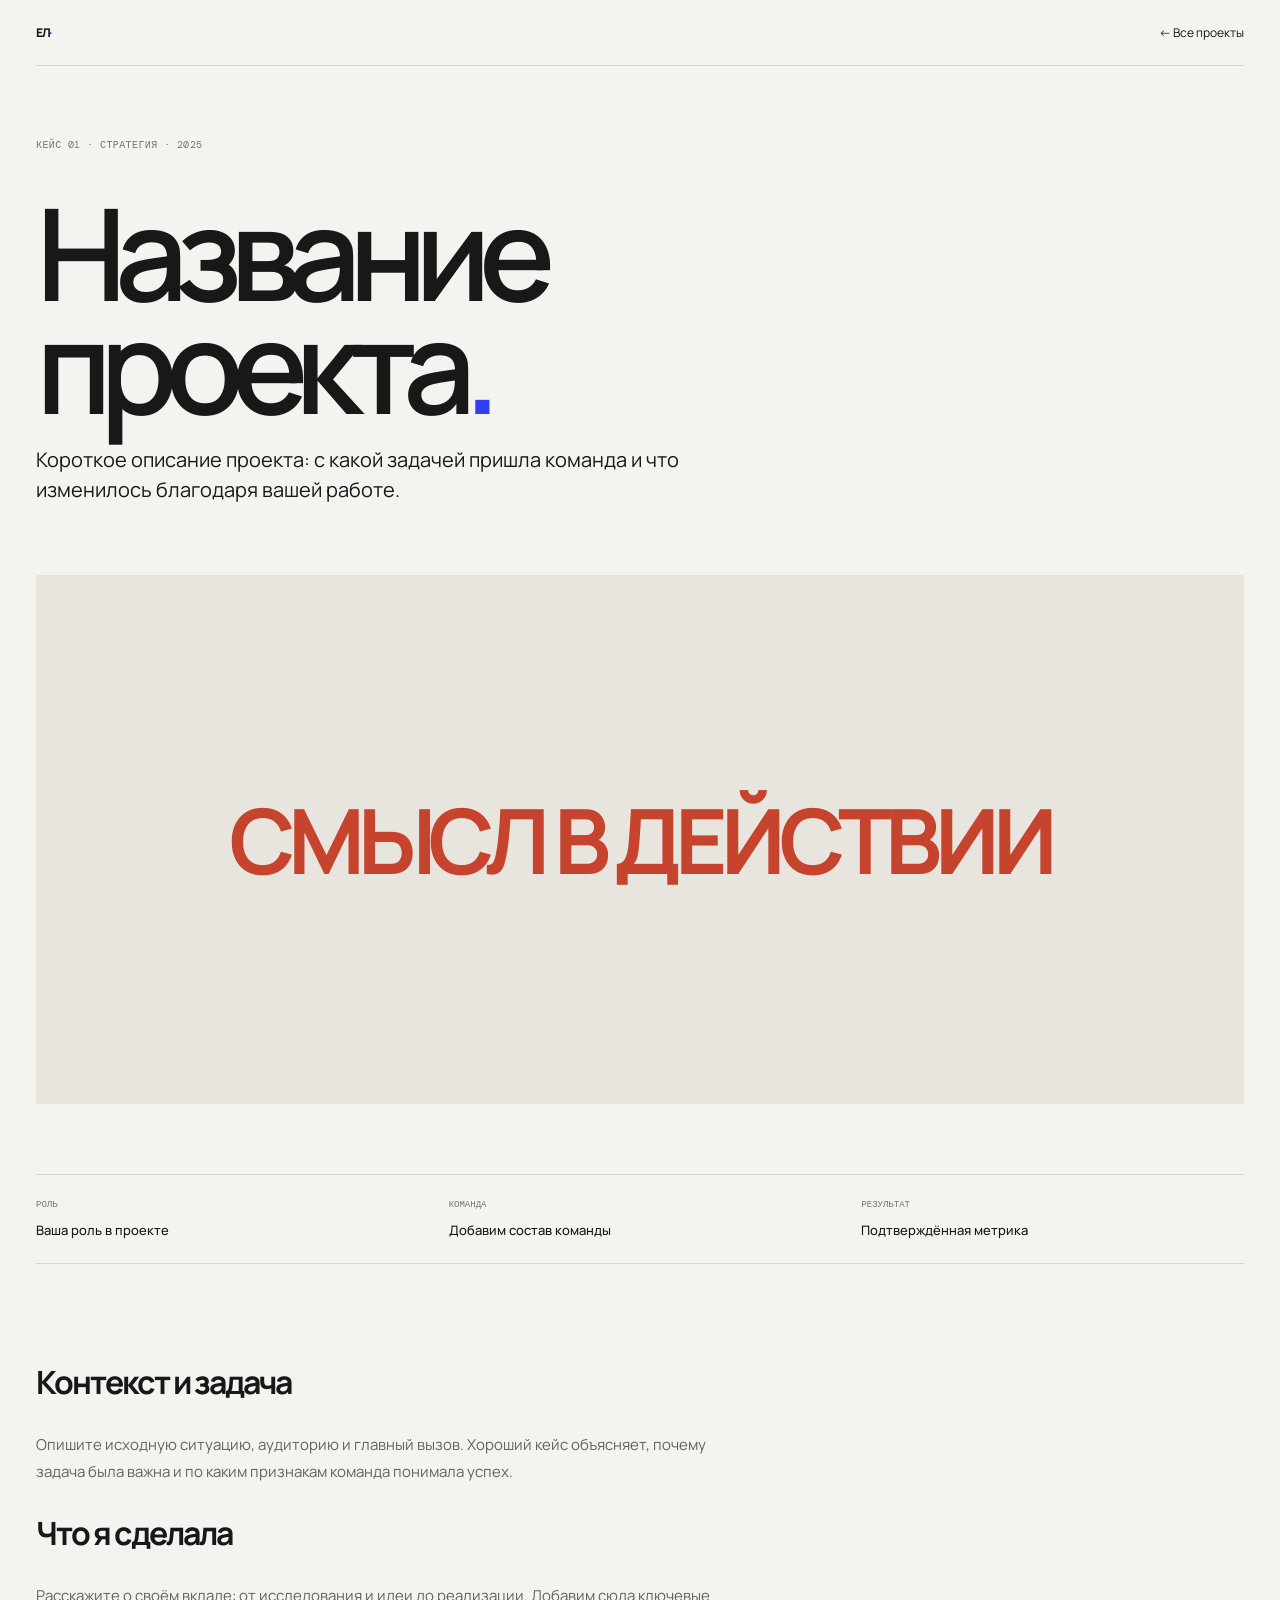
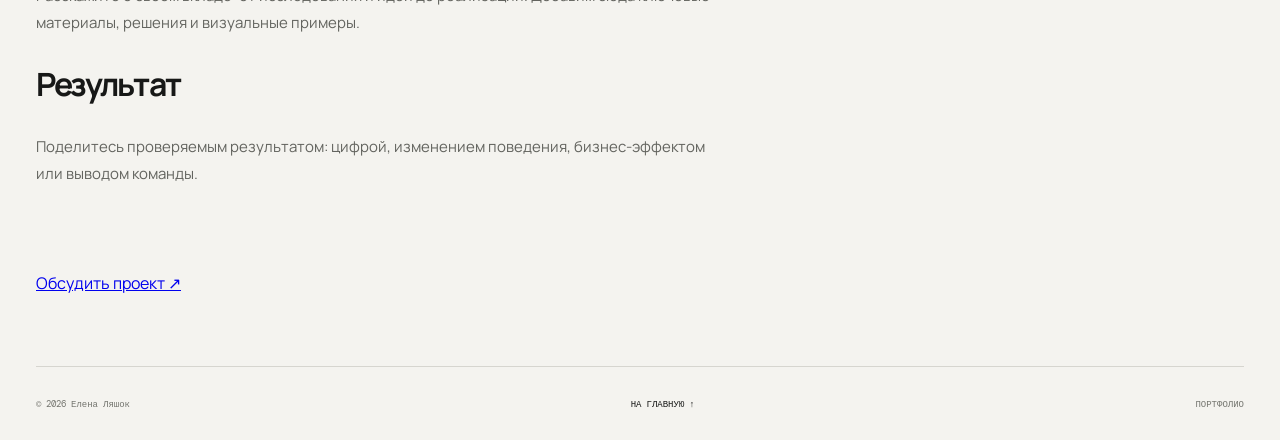
==== cases/case-01.html @ 10c82427 "Build responsive portfolio site foundation" ====
<!doctype html><html lang="ru"><head><meta charset="utf-8"><meta name="viewport" content="width=device-width, initial-scale=1"><meta name="theme-color" content="#f4f3ef"><title>Кейс 01 — Елена Ляшок</title><link rel="stylesheet" href="../assets/css/style.css"></head><body><header class="case-header wrap"><a class="wordmark" href="../">ЕЛ<span class="period">·</span></a><a href="../#work">← Все проекты</a></header><main class="case-main wrap"><p class="eyebrow">КЕЙС 01 · СТРАТЕГИЯ · 2025</p><h1>Название<br>проекта<span class="period">.</span></h1><p class="case-lead">Короткое описание проекта: с какой задачей пришла команда и что изменилось благодаря вашей работе.</p><div class="case-cover" aria-label="Место для визуала проекта">СМЫСЛ В ДЕЙСТВИИ</div><div class="case-details"><div><span>РОЛЬ</span><b>Ваша роль в проекте</b></div><div><span>КОМАНДА</span><b>Добавим состав команды</b></div><div><span>РЕЗУЛЬТАТ</span><b>Подтверждённая метрика</b></div></div><article class="case-copy"><h2>Контекст и задача</h2><p>Опишите исходную ситуацию, аудиторию и главный вызов. Хороший кейс объясняет, почему задача была важна и по каким признакам команда понимала успех.</p><h2>Что я сделала</h2><p>Расскажите о своём вкладе: от исследования и идеи до реализации. Добавим сюда ключевые материалы, решения и визуальные примеры.</p><h2>Результат</h2><p>Поделитесь проверяемым результатом: цифрой, изменением поведения, бизнес-эффектом или выводом команды.</p></article><a href="../#contact">Обсудить проект ↗</a></main><footer class="site-footer wrap"><span>© 2026 Елена Ляшок</span><a href="../">НА ГЛАВНУЮ ↑</a><span>ПОРТФОЛИО</span></footer></body></html>
---- assets/css/style.css ----
@import url('https://fonts.googleapis.com/css2?family=DM+Mono:wght@400;500&family=Manrope:wght@400;500;600;700;800&display=swap');
:root{--paper:#f4f3ef;--ink:#171817;--muted:#74756f;--line:#d6d5cf;--acid:#d7fa55;--blue:#303df0;--mono:'DM Mono',monospace;--sans:'Manrope',Arial,sans-serif}*{box-sizing:border-box}html{scroll-behavior:smooth;scroll-padding-top:90px}body{margin:0;background:var(--paper);color:var(--ink);font-family:var(--sans);-webkit-font-smoothing:antialiased}.wrap{width:min(1260px,calc(100% - 72px));margin-inline:auto}.skip-link{position:absolute;top:-60px;left:20px;padding:12px;background:var(--acid);z-index:10}.skip-link:focus{top:12px}.site-header{height:82px;border-bottom:1px solid var(--line);display:flex;align-items:center;justify-content:space-between}.wordmark{text-decoration:none;color:var(--ink);font-size:20px;font-weight:800;letter-spacing:-1.5px}.wordmark span,.period{color:var(--blue)}.nav{display:flex;gap:34px}.nav a,.availability{font-size:12px;text-decoration:none;color:var(--ink)}.nav a span{font:10px var(--mono);color:var(--muted);vertical-align:top;margin-left:2px}.nav a:hover,.contact-links a:hover{color:var(--blue)}.availability{font-size:11px;color:var(--muted);display:flex;align-items:center;gap:9px}.availability i{width:7px;height:7px;background:#80a91f;border-radius:50%;box-shadow:0 0 0 4px #e5edcc}.hero{min-height:calc(100svh - 82px);display:flex;flex-direction:column;justify-content:space-between;padding-top:26px;padding-bottom:22px}.hero-topline,.hero-note,.eyebrow{font:10px var(--mono);letter-spacing:.04em}.hero-topline{display:flex;justify-content:space-between;color:var(--muted)}h1{font-size:clamp(76px,13.6vw,180px);line-height:.88;letter-spacing:-.095em;margin:7vh 0 3vh;font-weight:600}h1 .hero-name{letter-spacing:-.09em}.hero-bottom{display:flex;justify-content:space-between;align-items:flex-end}.hero-intro{font-size:clamp(16px,2vw,22px);line-height:1.55;letter-spacing:-.035em;margin:0}.round-link{width:112px;height:112px;border-radius:50%;background:var(--acid);color:var(--ink);display:flex;flex-direction:column;justify-content:center;align-items:center;gap:6px;text-decoration:none;font-size:11px;line-height:1.3;transition:transform .25s}.round-link b{font-size:20px;font-weight:400}.round-link:hover{transform:rotate(-8deg) scale(1.06)}.hero-note{border-top:1px solid var(--line);padding-top:13px;display:flex;justify-content:space-between;color:var(--muted);margin-top:7vh}.section-pad{padding-top:130px;padding-bottom:130px}.section-heading{display:flex;justify-content:space-between;align-items:flex-end;margin-bottom:52px}.eyebrow{color:var(--muted);margin:0 0 22px}.section-heading h2,.about-grid h2,.contact-section h2{font-size:clamp(54px,8vw,104px);letter-spacing:-.085em;line-height:.92;font-weight:600;margin:0}.section-aside{font-size:13px;line-height:1.6;color:var(--muted);margin:0 2px 5px}.project-list{display:grid;grid-template-columns:1fr 1fr;column-gap:22px;row-gap:54px}.project{display:block;color:inherit;text-decoration:none}.project--two{margin-top:125px}.project--three{grid-column:1/2}.project-art{aspect-ratio:1.4;position:relative;overflow:hidden;padding:22px;display:flex;align-items:center;justify-content:center;transition:filter .3s}.project:hover .project-art{filter:saturate(1.15)}.art-one{background:#e7e5dd}.art-two{background:#d9e5ed}.art-three{background:#e9e7d4}.art-index{position:absolute;top:20px;left:20px;font:10px var(--mono);z-index:1}.art-word{font-size:clamp(50px,8vw,108px);font-weight:800;letter-spacing:-.1em;line-height:.78;text-align:center;transition:transform .4s cubic-bezier(.2,.8,.2,1)}.project:hover .art-word{transform:scale(1.045) rotate(-2deg)}.art-one .art-word{color:#c6432e}.art-two .art-word{color:#1b3a61;font-weight:600;letter-spacing:-.09em}.art-three .art-word{color:#506037;font-style:italic;font-weight:500}.art-stamp{position:absolute;right:20px;bottom:20px;border:1px solid currentColor;border-radius:50%;width:66px;height:66px;display:grid;place-content:center;text-align:center;font:9px/1.5 var(--mono);transform:rotate(12deg)}.project-meta{display:grid;grid-template-columns:44px 1fr auto;padding:18px 0;border-bottom:1px solid var(--line);align-items:start}.project-num{font:11px var(--mono);color:var(--muted);padding-top:5px}.project-meta h3{font-size:18px;letter-spacing:-.04em;margin:0 0 5px;font-weight:600}.project-meta p{font:10px var(--mono);color:var(--muted);margin:0}.project-arrow{font-size:18px;transition:transform .2s}.project:hover .project-arrow{transform:translate(3px,-3px);color:var(--blue)}.content-note{font-size:11px;line-height:1.5;color:var(--muted);max-width:450px;margin-top:35px}.about-section{background:#e9e8e1}.about-grid{display:grid;grid-template-columns:1fr 1fr;gap:8vw}.about-grid h2{font-size:clamp(58px,7.2vw,92px)}.about-grid h2 em{font-style:normal;color:var(--blue)}.about-copy{padding-top:50px;max-width:500px}.about-copy p{font-size:14px;line-height:1.8;color:#64655f}.about-copy .about-lead{font-size:22px;line-height:1.45;letter-spacing:-.04em;color:var(--ink);margin-top:0}.facts{margin-top:48px;border-top:1px solid #cdccc5}.facts div{padding:14px 0;border-bottom:1px solid #cdccc5;display:flex;justify-content:space-between;gap:15px;font-size:11px}.facts span{font:9px var(--mono);color:var(--muted)}.facts b{font-weight:500}.contact-section{padding-bottom:115px}.contact-section h2{font-size:clamp(76px,13vw,165px);margin:34px 0 70px}.contact-section h2 a{text-decoration:none;color:var(--ink);transition:color .2s}.contact-section h2 a:hover{color:var(--blue)}.contact-section h2 .period{font-size:.5em;vertical-align:top;margin-left:.08em}.contact-bottom{display:flex;justify-content:space-between;align-items:flex-end;border-top:1px solid var(--line);padding-top:20px}.contact-bottom p{font-size:13px;line-height:1.6;color:var(--muted);margin:0}.contact-links{display:flex;gap:25px}.contact-links a{font:11px var(--mono);color:var(--ink);text-decoration:none}.site-footer{height:74px;border-top:1px solid var(--line);display:flex;align-items:center;justify-content:space-between;font:9px var(--mono);color:var(--muted)}.site-footer a{color:var(--ink);text-decoration:none}.case-header{padding:24px 0;border-bottom:1px solid var(--line);display:flex;justify-content:space-between}.case-header a{color:var(--ink);text-decoration:none;font-size:12px}.case-main{min-height:70vh;padding:8vh 0}.case-main h1{font-size:clamp(56px,10vw,130px);margin:45px 0 24px}.case-lead{font-size:20px;max-width:650px;line-height:1.5}.case-cover{margin:70px 0;background:#e7e5dd;aspect-ratio:16/7;display:grid;place-items:center;font-size:clamp(35px,8vw,90px);font-weight:700;letter-spacing:-.08em;color:#c6432e}.case-details{display:grid;grid-template-columns:repeat(3,1fr);gap:30px;border-block:1px solid var(--line);padding:23px 0}.case-details span{display:block;font:9px var(--mono);color:var(--muted);margin-bottom:8px}.case-details b{font-size:13px;font-weight:500}.case-copy{max-width:680px;padding:70px 0}.case-copy h2{font-size:32px;letter-spacing:-.06em}.case-copy p{font-size:15px;line-height:1.8;color:#63645f}
@media(max-width:700px){.wrap{width:calc(100% - 40px)}.site-header{height:66px}.nav{gap:16px}.nav a{font-size:10px}.nav a span,.availability{display:none}.hero{min-height:calc(88svh - 66px);padding-top:20px}.hero-topline{font-size:8px}.hero-topline span:last-child{max-width:120px;text-align:right}.hero h1{font-size:clamp(66px,17vw,116px);margin:17vh 0 8vh}.hero-intro{font-size:16px}.round-link{width:86px;height:86px;font-size:9px}.hero-note{font-size:8px}.hero-note span:nth-child(2){display:none}.section-pad{padding-top:84px;padding-bottom:84px}.section-heading{margin-bottom:32px;align-items:flex-end}.section-heading h2,.about-grid h2{font-size:60px}.eyebrow{font-size:9px;margin-bottom:15px}.section-aside{font-size:10px}.project-list{grid-template-columns:1fr;row-gap:34px}.project--two{margin-top:0}.project--three{grid-column:auto}.project-art{aspect-ratio:1.22}.art-word{font-size:clamp(66px,17vw,105px)}.project-meta h3{font-size:16px}.about-grid{grid-template-columns:1fr;gap:22px}.about-copy{padding-top:0}.about-copy .about-lead{font-size:20px}.facts{margin-top:30px}.contact-section h2{font-size:clamp(68px,17vw,110px);margin:28px 0 45px}.contact-bottom{display:block}.contact-links{margin-top:30px;flex-wrap:wrap;gap:17px}.site-footer{height:auto;min-height:70px;gap:12px;font-size:8px}.site-footer span:last-child{display:none}.case-main h1{font-size:62px}.case-cover{aspect-ratio:1.15;margin:40px 0}.case-details{grid-template-columns:1fr;gap:18px}.case-copy{padding:45px 0}}
@media(prefers-reduced-motion:reduce){html{scroll-behavior:auto}*,*::before,*::after{transition:none!important}}
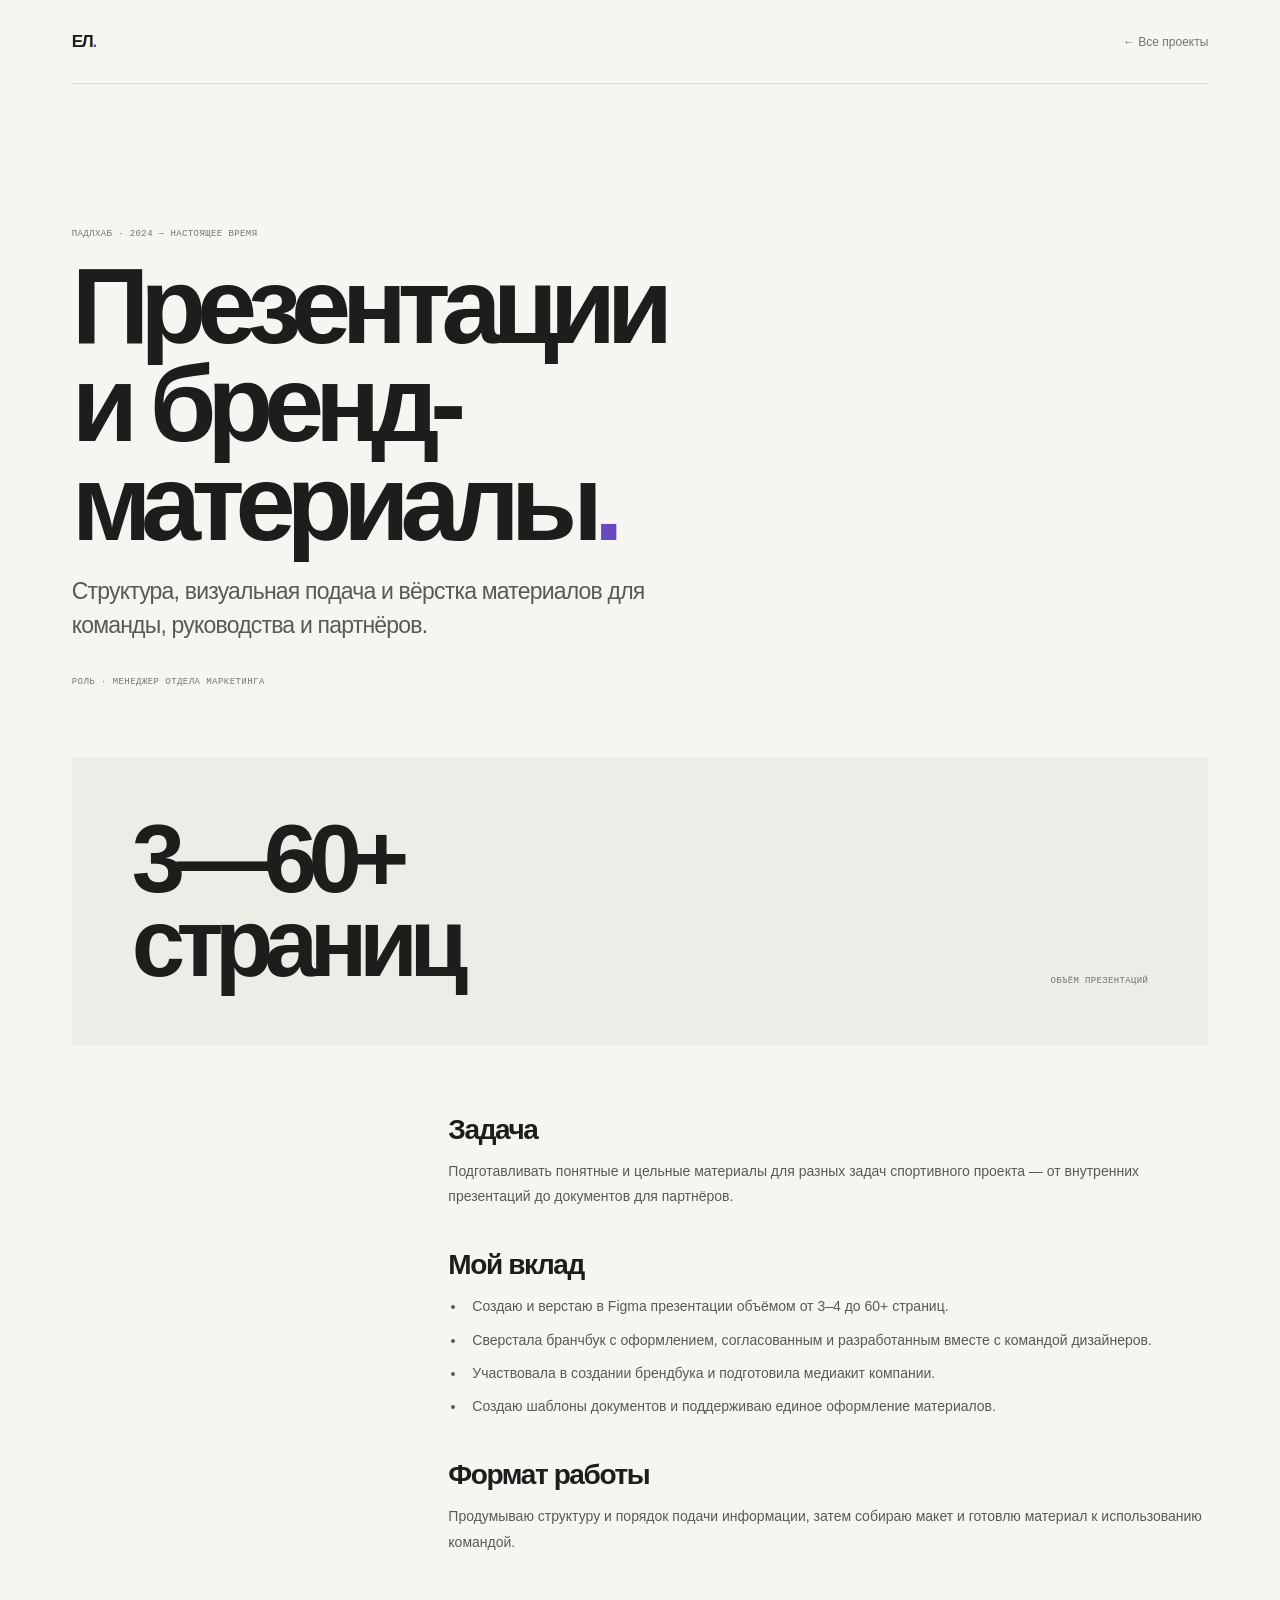
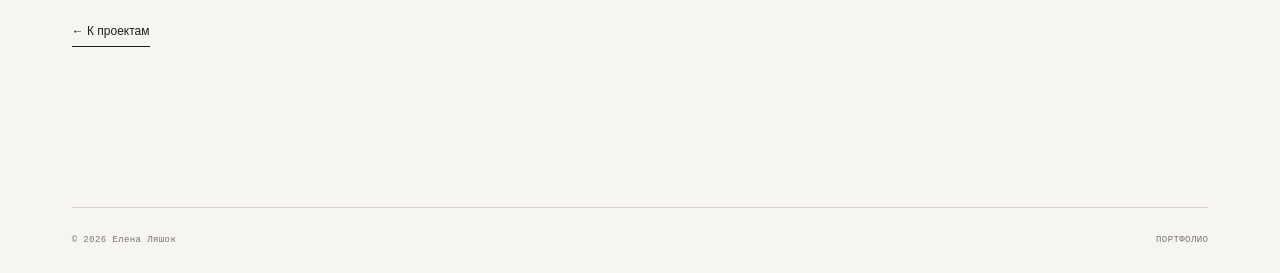
==== commit ee0fd178: "Refine portfolio content and visual system" ====
--- a/cases/case-01.html
+++ b/cases/case-01.html
@@ -1 +1,4 @@
-<!doctype html><html lang="ru"><head><meta charset="utf-8"><meta name="viewport" content="width=device-width, initial-scale=1"><meta name="theme-color" content="#f4f3ef"><title>Кейс 01 — Елена Ляшок</title><link rel="stylesheet" href="../assets/css/style.css"></head><body><header class="case-header wrap"><a class="wordmark" href="../">ЕЛ<span class="period">·</span></a><a href="../#work">← Все проекты</a></header><main class="case-main wrap"><p class="eyebrow">КЕЙС 01 · СТРАТЕГИЯ · 2025</p><h1>Название<br>проекта<span class="period">.</span></h1><p class="case-lead">Короткое описание проекта: с какой задачей пришла команда и что изменилось благодаря вашей работе.</p><div class="case-cover" aria-label="Место для визуала проекта">СМЫСЛ В ДЕЙСТВИИ</div><div class="case-details"><div><span>РОЛЬ</span><b>Ваша роль в проекте</b></div><div><span>КОМАНДА</span><b>Добавим состав команды</b></div><div><span>РЕЗУЛЬТАТ</span><b>Подтверждённая метрика</b></div></div><article class="case-copy"><h2>Контекст и задача</h2><p>Опишите исходную ситуацию, аудиторию и главный вызов. Хороший кейс объясняет, почему задача была важна и по каким признакам команда понимала успех.</p><h2>Что я сделала</h2><p>Расскажите о своём вкладе: от исследования и идеи до реализации. Добавим сюда ключевые материалы, решения и визуальные примеры.</p><h2>Результат</h2><p>Поделитесь проверяемым результатом: цифрой, изменением поведения, бизнес-эффектом или выводом команды.</p></article><a href="../#contact">Обсудить проект ↗</a></main><footer class="site-footer wrap"><span>© 2026 Елена Ляшок</span><a href="../">НА ГЛАВНУЮ ↑</a><span>ПОРТФОЛИО</span></footer></body></html>
+<!doctype html>
+<html lang="ru"><head><meta charset="utf-8"><meta name="viewport" content="width=device-width, initial-scale=1"><meta name="theme-color" content="#f6f5f2"><meta name="description" content="Презентации, бранчбук и медиакит — проекты Елены Ляшок."><title>Презентации и бренд-материалы — Елена Ляшок</title><link rel="stylesheet" href="../assets/css/style.css"></head>
+<body><header class="case-header wrap"><a class="wordmark" href="../" aria-label="Елена Ляшок — на главную">ЕЛ<span>.</span></a><a href="../#work">← Все проекты</a></header>
+<main class="case-main wrap"><p class="eyebrow">ПАДЛХАБ · 2024 — НАСТОЯЩЕЕ ВРЕМЯ</p><h1>Презентации<br>и бренд-материалы<span class="accent">.</span></h1><p class="case-lead">Структура, визуальная подача и вёрстка материалов для команды, руководства и партнёров.</p><p class="case-type">РОЛЬ · МЕНЕДЖЕР ОТДЕЛА МАРКЕТИНГА</p><div class="case-statement"><strong>3—60+<br>страниц</strong><span>ОБЪЁМ ПРЕЗЕНТАЦИЙ</span></div><article class="case-copy"><h2>Задача</h2><p>Подготавливать понятные и цельные материалы для разных задач спортивного проекта — от внутренних презентаций до документов для партнёров.</p><h2>Мой вклад</h2><ul><li>Создаю и верстаю в Figma презентации объёмом от 3–4 до 60+ страниц.</li><li>Сверстала бранчбук с оформлением, согласованным и разработанным вместе с командой дизайнеров.</li><li>Участвовала в создании брендбука и подготовила медиакит компании.</li><li>Создаю шаблоны документов и поддерживаю единое оформление материалов.</li></ul><h2>Формат работы</h2><p>Продумываю структуру и порядок подачи информации, затем собираю макет и готовлю материал к использованию командой.</p></article><a class="case-back" href="../#work">← К проектам</a></main><footer class="site-footer wrap"><span>© 2026 Елена Ляшок</span><span>ПОРТФОЛИО</span></footer></body></html>
--- a/assets/css/style.css
+++ b/assets/css/style.css
@@ -1,4 +1,194 @@
-@import url('https://fonts.googleapis.com/css2?family=DM+Mono:wght@400;500&family=Manrope:wght@400;500;600;700;800&display=swap');
-:root{--paper:#f4f3ef;--ink:#171817;--muted:#74756f;--line:#d6d5cf;--acid:#d7fa55;--blue:#303df0;--mono:'DM Mono',monospace;--sans:'Manrope',Arial,sans-serif}*{box-sizing:border-box}html{scroll-behavior:smooth;scroll-padding-top:90px}body{margin:0;background:var(--paper);color:var(--ink);font-family:var(--sans);-webkit-font-smoothing:antialiased}.wrap{width:min(1260px,calc(100% - 72px));margin-inline:auto}.skip-link{position:absolute;top:-60px;left:20px;padding:12px;background:var(--acid);z-index:10}.skip-link:focus{top:12px}.site-header{height:82px;border-bottom:1px solid var(--line);display:flex;align-items:center;justify-content:space-between}.wordmark{text-decoration:none;color:var(--ink);font-size:20px;font-weight:800;letter-spacing:-1.5px}.wordmark span,.period{color:var(--blue)}.nav{display:flex;gap:34px}.nav a,.availability{font-size:12px;text-decoration:none;color:var(--ink)}.nav a span{font:10px var(--mono);color:var(--muted);vertical-align:top;margin-left:2px}.nav a:hover,.contact-links a:hover{color:var(--blue)}.availability{font-size:11px;color:var(--muted);display:flex;align-items:center;gap:9px}.availability i{width:7px;height:7px;background:#80a91f;border-radius:50%;box-shadow:0 0 0 4px #e5edcc}.hero{min-height:calc(100svh - 82px);display:flex;flex-direction:column;justify-content:space-between;padding-top:26px;padding-bottom:22px}.hero-topline,.hero-note,.eyebrow{font:10px var(--mono);letter-spacing:.04em}.hero-topline{display:flex;justify-content:space-between;color:var(--muted)}h1{font-size:clamp(76px,13.6vw,180px);line-height:.88;letter-spacing:-.095em;margin:7vh 0 3vh;font-weight:600}h1 .hero-name{letter-spacing:-.09em}.hero-bottom{display:flex;justify-content:space-between;align-items:flex-end}.hero-intro{font-size:clamp(16px,2vw,22px);line-height:1.55;letter-spacing:-.035em;margin:0}.round-link{width:112px;height:112px;border-radius:50%;background:var(--acid);color:var(--ink);display:flex;flex-direction:column;justify-content:center;align-items:center;gap:6px;text-decoration:none;font-size:11px;line-height:1.3;transition:transform .25s}.round-link b{font-size:20px;font-weight:400}.round-link:hover{transform:rotate(-8deg) scale(1.06)}.hero-note{border-top:1px solid var(--line);padding-top:13px;display:flex;justify-content:space-between;color:var(--muted);margin-top:7vh}.section-pad{padding-top:130px;padding-bottom:130px}.section-heading{display:flex;justify-content:space-between;align-items:flex-end;margin-bottom:52px}.eyebrow{color:var(--muted);margin:0 0 22px}.section-heading h2,.about-grid h2,.contact-section h2{font-size:clamp(54px,8vw,104px);letter-spacing:-.085em;line-height:.92;font-weight:600;margin:0}.section-aside{font-size:13px;line-height:1.6;color:var(--muted);margin:0 2px 5px}.project-list{display:grid;grid-template-columns:1fr 1fr;column-gap:22px;row-gap:54px}.project{display:block;color:inherit;text-decoration:none}.project--two{margin-top:125px}.project--three{grid-column:1/2}.project-art{aspect-ratio:1.4;position:relative;overflow:hidden;padding:22px;display:flex;align-items:center;justify-content:center;transition:filter .3s}.project:hover .project-art{filter:saturate(1.15)}.art-one{background:#e7e5dd}.art-two{background:#d9e5ed}.art-three{background:#e9e7d4}.art-index{position:absolute;top:20px;left:20px;font:10px var(--mono);z-index:1}.art-word{font-size:clamp(50px,8vw,108px);font-weight:800;letter-spacing:-.1em;line-height:.78;text-align:center;transition:transform .4s cubic-bezier(.2,.8,.2,1)}.project:hover .art-word{transform:scale(1.045) rotate(-2deg)}.art-one .art-word{color:#c6432e}.art-two .art-word{color:#1b3a61;font-weight:600;letter-spacing:-.09em}.art-three .art-word{color:#506037;font-style:italic;font-weight:500}.art-stamp{position:absolute;right:20px;bottom:20px;border:1px solid currentColor;border-radius:50%;width:66px;height:66px;display:grid;place-content:center;text-align:center;font:9px/1.5 var(--mono);transform:rotate(12deg)}.project-meta{display:grid;grid-template-columns:44px 1fr auto;padding:18px 0;border-bottom:1px solid var(--line);align-items:start}.project-num{font:11px var(--mono);color:var(--muted);padding-top:5px}.project-meta h3{font-size:18px;letter-spacing:-.04em;margin:0 0 5px;font-weight:600}.project-meta p{font:10px var(--mono);color:var(--muted);margin:0}.project-arrow{font-size:18px;transition:transform .2s}.project:hover .project-arrow{transform:translate(3px,-3px);color:var(--blue)}.content-note{font-size:11px;line-height:1.5;color:var(--muted);max-width:450px;margin-top:35px}.about-section{background:#e9e8e1}.about-grid{display:grid;grid-template-columns:1fr 1fr;gap:8vw}.about-grid h2{font-size:clamp(58px,7.2vw,92px)}.about-grid h2 em{font-style:normal;color:var(--blue)}.about-copy{padding-top:50px;max-width:500px}.about-copy p{font-size:14px;line-height:1.8;color:#64655f}.about-copy .about-lead{font-size:22px;line-height:1.45;letter-spacing:-.04em;color:var(--ink);margin-top:0}.facts{margin-top:48px;border-top:1px solid #cdccc5}.facts div{padding:14px 0;border-bottom:1px solid #cdccc5;display:flex;justify-content:space-between;gap:15px;font-size:11px}.facts span{font:9px var(--mono);color:var(--muted)}.facts b{font-weight:500}.contact-section{padding-bottom:115px}.contact-section h2{font-size:clamp(76px,13vw,165px);margin:34px 0 70px}.contact-section h2 a{text-decoration:none;color:var(--ink);transition:color .2s}.contact-section h2 a:hover{color:var(--blue)}.contact-section h2 .period{font-size:.5em;vertical-align:top;margin-left:.08em}.contact-bottom{display:flex;justify-content:space-between;align-items:flex-end;border-top:1px solid var(--line);padding-top:20px}.contact-bottom p{font-size:13px;line-height:1.6;color:var(--muted);margin:0}.contact-links{display:flex;gap:25px}.contact-links a{font:11px var(--mono);color:var(--ink);text-decoration:none}.site-footer{height:74px;border-top:1px solid var(--line);display:flex;align-items:center;justify-content:space-between;font:9px var(--mono);color:var(--muted)}.site-footer a{color:var(--ink);text-decoration:none}.case-header{padding:24px 0;border-bottom:1px solid var(--line);display:flex;justify-content:space-between}.case-header a{color:var(--ink);text-decoration:none;font-size:12px}.case-main{min-height:70vh;padding:8vh 0}.case-main h1{font-size:clamp(56px,10vw,130px);margin:45px 0 24px}.case-lead{font-size:20px;max-width:650px;line-height:1.5}.case-cover{margin:70px 0;background:#e7e5dd;aspect-ratio:16/7;display:grid;place-items:center;font-size:clamp(35px,8vw,90px);font-weight:700;letter-spacing:-.08em;color:#c6432e}.case-details{display:grid;grid-template-columns:repeat(3,1fr);gap:30px;border-block:1px solid var(--line);padding:23px 0}.case-details span{display:block;font:9px var(--mono);color:var(--muted);margin-bottom:8px}.case-details b{font-size:13px;font-weight:500}.case-copy{max-width:680px;padding:70px 0}.case-copy h2{font-size:32px;letter-spacing:-.06em}.case-copy p{font-size:15px;line-height:1.8;color:#63645f}
-@media(max-width:700px){.wrap{width:calc(100% - 40px)}.site-header{height:66px}.nav{gap:16px}.nav a{font-size:10px}.nav a span,.availability{display:none}.hero{min-height:calc(88svh - 66px);padding-top:20px}.hero-topline{font-size:8px}.hero-topline span:last-child{max-width:120px;text-align:right}.hero h1{font-size:clamp(66px,17vw,116px);margin:17vh 0 8vh}.hero-intro{font-size:16px}.round-link{width:86px;height:86px;font-size:9px}.hero-note{font-size:8px}.hero-note span:nth-child(2){display:none}.section-pad{padding-top:84px;padding-bottom:84px}.section-heading{margin-bottom:32px;align-items:flex-end}.section-heading h2,.about-grid h2{font-size:60px}.eyebrow{font-size:9px;margin-bottom:15px}.section-aside{font-size:10px}.project-list{grid-template-columns:1fr;row-gap:34px}.project--two{margin-top:0}.project--three{grid-column:auto}.project-art{aspect-ratio:1.22}.art-word{font-size:clamp(66px,17vw,105px)}.project-meta h3{font-size:16px}.about-grid{grid-template-columns:1fr;gap:22px}.about-copy{padding-top:0}.about-copy .about-lead{font-size:20px}.facts{margin-top:30px}.contact-section h2{font-size:clamp(68px,17vw,110px);margin:28px 0 45px}.contact-bottom{display:block}.contact-links{margin-top:30px;flex-wrap:wrap;gap:17px}.site-footer{height:auto;min-height:70px;gap:12px;font-size:8px}.site-footer span:last-child{display:none}.case-main h1{font-size:62px}.case-cover{aspect-ratio:1.15;margin:40px 0}.case-details{grid-template-columns:1fr;gap:18px}.case-copy{padding:45px 0}}
+:root{
+  --paper:#f6f5f2;
+  --surface:#eeece7;
+  --ink:#1e1d1b;
+  --muted:#77746f;
+  --line:#d9d6cf;
+  --accent:#6748bf;
+  --accent-soft:#e8e3f2;
+  --sans: -apple-system, BlinkMacSystemFont, "Segoe UI", Arial, sans-serif;
+  --serif: Georgia, "Times New Roman", serif;
+  --mono: "SFMono-Regular", Consolas, "Liberation Mono", monospace;
+  --page:1200px;
+  --gutter:clamp(22px,5.6vw,80px);
+  --section-space:clamp(84px,12vw,156px);
+}
+*{box-sizing:border-box}
+html{scroll-behavior:smooth;scroll-padding-top:90px}
+body{margin:0;background:var(--paper);color:var(--ink);font-family:var(--sans);-webkit-font-smoothing:antialiased;text-rendering:optimizeLegibility}
+a{color:inherit}
+.wrap{width:min(var(--page),calc(100% - var(--gutter)*2));margin-inline:auto}
+.skip-link{position:absolute;top:-60px;left:20px;z-index:20;padding:12px 16px;background:var(--ink);color:#fff}
+.skip-link:focus{top:12px}
+:focus-visible{outline:2px solid var(--accent);outline-offset:4px}
+.site-header{height:84px;display:flex;align-items:center;justify-content:space-between;border-bottom:1px solid var(--line)}
+.wordmark{font-size:17px;font-weight:750;letter-spacing:-.07em;text-decoration:none}
+.wordmark span,.accent{color:var(--accent)}
+.nav{display:flex;gap:clamp(20px,3.4vw,44px)}
+.nav a{position:relative;padding:8px 0;font-size:12px;text-decoration:none;color:#55524e}
+.nav a::after{position:absolute;right:0;bottom:2px;left:0;height:1px;background:var(--accent);content:"";transform:scaleX(0);transform-origin:left;transition:transform .22s ease}
+.nav a:hover{color:var(--ink)}
+.nav a:hover::after,.nav a:focus-visible::after{transform:scaleX(1)}
+.header-note,.hero-kicker,.hero-rule,.eyebrow,.sheet-index,.sheet-foot,.experience-date,.contact-bottom,.site-footer{font-family:var(--mono);font-size:9px;letter-spacing:.045em}
+.header-note{color:var(--muted)}
+.hero{min-height:min(790px,calc(100svh - 84px));padding-top:26px;padding-bottom:21px;display:flex;flex-direction:column;justify-content:space-between}
+.hero-kicker{display:flex;justify-content:space-between;color:var(--muted)}
+.hero-copy{padding:clamp(74px,12vh,126px) 0 clamp(54px,9vh,90px)}
+.hero-name{margin:0 0 18px 5px;font-size:clamp(15px,1.5vw,19px);font-weight:550;letter-spacing:-.025em}
+h1,h2,h3,p{margin-top:0}
+h1{max-width:1000px;margin:0;font-size:clamp(57px,10vw,126px);line-height:.91;letter-spacing:-.085em;font-weight:580}
+h1 em{color:var(--accent);font-family:var(--serif);font-size:1.02em;line-height:.94;letter-spacing:-.08em;font-weight:400}
+.hero-bottom{display:flex;align-items:flex-end;justify-content:space-between;gap:48px}
+.hero-intro{max-width:560px;margin:0;font-size:clamp(15px,1.65vw,20px);line-height:1.62;letter-spacing:-.025em;color:#55524e}
+.text-link{display:inline-flex;align-items:center;gap:18px;padding-bottom:8px;border-bottom:1px solid var(--ink);font-size:12px;text-decoration:none;white-space:nowrap;transition:color .2s,border-color .2s}
+.text-link b{font-size:16px;font-weight:400;transition:transform .2s ease}
+.text-link:hover{color:var(--accent);border-color:var(--accent)}
+.text-link:hover b{transform:translateY(3px)}
+.hero-rule{margin-top:clamp(38px,7vh,72px);padding-top:13px;border-top:1px solid var(--line);display:flex;justify-content:space-between;color:var(--muted)}
+.section-pad{padding-top:var(--section-space);padding-bottom:var(--section-space)}
+.section-heading{margin-bottom:48px;display:flex;align-items:flex-end;justify-content:space-between;gap:28px}
+.eyebrow{margin-bottom:18px;color:var(--muted)}
+h2{margin:0;font-size:clamp(46px,7.2vw,82px);line-height:.97;letter-spacing:-.075em;font-weight:560}
+.section-aside{margin:0 2px 5px 0;font-size:12px;line-height:1.6;color:var(--muted)}
+.project-grid{display:grid;grid-template-columns:repeat(3,minmax(0,1fr));gap:20px}
+.project{display:block;min-width:0;text-decoration:none}
+.project-sheet{aspect-ratio:1.18;position:relative;display:flex;flex-direction:column;justify-content:space-between;overflow:hidden;padding:clamp(18px,2.5vw,30px);transition:background-color .25s ease}
+.sheet-one{background:#e9e6ee;color:#28232f}
+.sheet-two{background:#e9e9e4;color:#242522}
+.sheet-three{background:#eee6e1;color:#342927}
+.sheet-index,.sheet-foot{position:relative;z-index:1;color:color-mix(in srgb,currentColor 68%,transparent)}
+.sheet-title{display:block;position:relative;z-index:1;font-size:clamp(53px,8vw,94px);line-height:.82;letter-spacing:-.095em;font-weight:560}
+.sheet-title>span{color:var(--accent)}
+.sheet-title small{display:block;margin-top:11px;font-size:13px;letter-spacing:-.01em;font-weight:450}
+.sheet-title--words{font-size:clamp(33px,4.2vw,52px);line-height:.98;letter-spacing:-.075em}
+.sheet-title--words i{font-family:var(--serif);font-weight:400;color:var(--accent)}
+.project-meta{display:grid;grid-template-columns:30px 1fr auto;gap:10px;align-items:start;padding:16px 0 17px;border-bottom:1px solid var(--line)}
+.project-num{padding-top:3px;font-family:var(--mono);font-size:10px;color:var(--muted)}
+.project-meta h3{margin:0 0 6px;font-size:14px;line-height:1.35;letter-spacing:-.025em;font-weight:620}
+.project-meta p{margin:0;font-size:10px;line-height:1.5;color:var(--muted)}
+.project-arrow{font-size:16px;color:var(--muted);transition:transform .2s ease,color .2s ease}
+.project:hover .project-sheet,.project:focus-visible .project-sheet{background:#e4deed}
+.project:hover .project-arrow,.project:focus-visible .project-arrow{color:var(--accent);transform:translate(4px,-4px)}
+.project:hover .project-meta h3,.project:focus-visible .project-meta h3{color:var(--accent)}
+.about-section{background:var(--surface)}
+.about-heading{margin-bottom:58px}
+.about-grid{display:grid;grid-template-columns:.94fr 1.06fr;gap:clamp(46px,8vw,100px)}
+.about-copy{max-width:480px}
+.about-copy p{font-size:13px;line-height:1.8;color:#5c5954}
+.about-copy .about-lead{margin-bottom:18px;font-size:clamp(20px,2.5vw,28px);line-height:1.36;letter-spacing:-.05em;color:var(--ink)}
+.facts{margin-top:42px;border-top:1px solid #d1cec7}
+.facts div{min-height:78px;display:grid;grid-template-columns:78px 1fr;align-items:center;gap:15px;border-bottom:1px solid #d1cec7}
+.facts strong{font-size:31px;line-height:1;letter-spacing:-.08em;font-weight:550}
+.facts strong span{color:var(--accent)}
+.facts div>span{max-width:240px;font-size:11px;line-height:1.5;color:#68655f}
+.experience>.eyebrow{margin:5px 0 0}
+.experience-item{display:grid;grid-template-columns:140px 1fr;gap:20px;padding:25px 0;border-bottom:1px solid #d1cec7}
+.experience-date{padding-top:5px;color:var(--muted);line-height:1.5}
+.experience-item h3{margin:0 0 6px;font-size:19px;letter-spacing:-.045em;font-weight:600}
+.experience-item p{margin:0;font-size:11px;line-height:1.65;color:#68655f}
+.experience-item .experience-role{margin-bottom:10px;color:var(--ink);font-weight:550}
+.about-details{margin-top:clamp(48px,7vw,84px);padding-top:24px;border-top:1px solid #d1cec7;display:grid;grid-template-columns:.9fr .7fr 1.4fr;gap:32px}
+.about-details .eyebrow{margin-bottom:12px}
+.about-details p:last-child{margin:0;font-size:11px;line-height:1.8;color:#5c5954}
+.contact-section{padding-bottom:78px}
+.contact-section>.eyebrow{margin-bottom:38px}
+.contact-layout{display:grid;grid-template-columns:1.2fr .8fr;align-items:end;gap:60px;padding-bottom:74px}
+.contact-layout h2{font-size:clamp(65px,10.5vw,124px)}
+.contact-copy{max-width:340px;padding-bottom:10px}
+.contact-copy p{margin-bottom:12px;font-size:15px;line-height:1.55;letter-spacing:-.025em}
+.contact-copy .contact-note{font-size:11px;color:var(--muted)}
+.contact-bottom{min-height:56px;border-top:1px solid var(--line);display:flex;align-items:center;justify-content:space-between;gap:20px;color:var(--muted)}
+.contact-bottom .text-link{font-family:var(--sans);font-size:11px;color:var(--ink);border-color:var(--line)}
+.site-footer{min-height:66px;border-top:1px solid var(--line);display:flex;align-items:center;justify-content:space-between;color:var(--muted)}
+/* Case pages */
+.case-header{height:84px;border-bottom:1px solid var(--line);display:flex;align-items:center;justify-content:space-between}
+.case-header a:not(.wordmark){font-size:12px;text-decoration:none;color:var(--muted);transition:color .2s}
+.case-header a:not(.wordmark):hover{color:var(--accent)}
+.case-main{padding-top:clamp(80px,12vw,145px);padding-bottom:clamp(90px,13vw,160px)}
+.case-main h1{max-width:900px;margin:0 0 22px;font-size:clamp(55px,9vw,108px)}
+.case-lead{max-width:650px;margin:0;font-size:clamp(17px,2.2vw,23px);line-height:1.5;letter-spacing:-.035em;color:#5c5954}
+.case-type{margin-top:34px;font:9px var(--mono);letter-spacing:.05em;color:var(--muted)}
+.case-statement{margin:70px 0;background:var(--surface);min-height:250px;padding:clamp(26px,5vw,60px);display:flex;align-items:flex-end;justify-content:space-between;gap:30px}
+.case-statement strong{font-size:clamp(48px,8vw,96px);line-height:.88;letter-spacing:-.09em;font-weight:550}
+.case-statement span{font:9px var(--mono);letter-spacing:.04em;color:var(--muted)}
+.case-copy{max-width:760px;margin-left:auto}
+.case-copy h2{margin:42px 0 16px;font-size:28px;letter-spacing:-.05em}
+.case-copy p,.case-copy li{font-size:14px;line-height:1.8;color:#5c5954}
+.case-copy ul{padding-left:18px}
+.case-copy li{padding-left:6px;margin-bottom:8px}
+.case-back{display:inline-flex;margin-top:55px;padding-bottom:8px;border-bottom:1px solid var(--ink);font-size:12px;text-decoration:none}
+.case-back:hover{color:var(--accent);border-color:var(--accent)}
+@media(max-width:850px){
+  :root{--gutter:clamp(22px,5vw,42px)}
+  .project-grid{grid-template-columns:repeat(2,minmax(0,1fr));gap:16px 18px}
+  .project:last-child{grid-column:1/2}
+  .about-grid{grid-template-columns:1fr;gap:54px}
+  .about-copy{max-width:620px}
+  .experience{max-width:700px}
+  .about-details{grid-template-columns:1fr 1fr;gap:26px 32px}
+  .about-details>div:last-child{grid-column:1/-1}
+  .contact-layout{grid-template-columns:1fr .7fr;gap:35px}
+}
+@media(max-width:600px){
+  :root{--gutter:20px;--section-space:88px}
+  html{scroll-padding-top:70px}
+  .site-header{height:68px}
+  .header-note{display:none}
+  .nav{gap:20px}
+  .nav a{font-size:11px}
+  .hero{min-height:calc(88svh - 68px);padding-top:20px}
+  .hero-kicker{font-size:8px}
+  .hero-kicker span:first-child{max-width:220px}
+  .hero-copy{padding:clamp(76px,15vh,124px) 0 clamp(58px,11vh,88px)}
+  .hero-name{margin:0 0 14px 2px;font-size:15px}
+  h1{font-size:clamp(55px,13vw,78px);line-height:.95;letter-spacing:-.08em}
+  h1 em{letter-spacing:-.075em}
+  .hero-bottom{align-items:flex-start;flex-direction:column;gap:25px}
+  .hero-intro{max-width:460px;font-size:15px;line-height:1.58}
+  .hero-link{align-self:flex-end}
+  .hero-rule{margin-top:46px;font-size:8px}
+  .section-heading{margin-bottom:32px;align-items:flex-end}
+  h2{font-size:54px}
+  .eyebrow{font-size:8px;margin-bottom:14px}
+  .section-aside{max-width:125px;font-size:10px}
+  .project-grid{grid-template-columns:1fr;gap:27px}
+  .project:last-child{grid-column:auto}
+  .project-sheet{aspect-ratio:1.33;padding:22px}
+  .sheet-title{font-size:84px}
+  .sheet-title--words{font-size:47px}
+  .project-meta{padding:14px 0}
+  .project-meta h3{font-size:14px}
+  .project-meta p{font-size:10px}
+  .about-heading{margin-bottom:37px}
+  .about-grid{gap:43px}
+  .about-copy .about-lead{font-size:22px}
+  .about-copy p{font-size:12px}
+  .facts{margin-top:32px}
+  .facts div{grid-template-columns:67px 1fr;min-height:70px}
+  .facts strong{font-size:29px}
+  .experience-item{grid-template-columns:1fr;gap:8px;padding:19px 0}
+  .experience-date{font-size:8px}
+  .experience-item h3{font-size:18px}
+  .experience-item p{font-size:11px}
+  .about-details{grid-template-columns:1fr;gap:20px;margin-top:48px;padding-top:20px}
+  .about-details>div:last-child{grid-column:auto}
+  .about-details p:last-child{font-size:11px}
+  .contact-section>.eyebrow{margin-bottom:29px}
+  .contact-layout{grid-template-columns:1fr;gap:29px;padding-bottom:49px}
+  .contact-layout h2{font-size:clamp(66px,16vw,92px)}
+  .contact-copy{max-width:340px}
+  .contact-copy p{font-size:14px}
+  .contact-bottom{min-height:72px;font-size:8px;gap:10px}
+  .contact-bottom span:nth-child(2){display:none}
+  .site-footer{min-height:60px;font-size:8px}
+  .case-header{height:68px}
+  .case-main{padding-top:78px;padding-bottom:90px}
+  .case-main h1{font-size:clamp(52px,13vw,76px)}
+  .case-lead{font-size:17px}
+  .case-statement{min-height:205px;margin:44px 0;padding:22px;align-items:flex-start;flex-direction:column;justify-content:space-between}
+  .case-statement strong{font-size:64px}
+  .case-copy{margin:0}
+  .case-copy h2{margin-top:34px;font-size:24px}
+  .case-copy p,.case-copy li{font-size:13px}
+}
 @media(prefers-reduced-motion:reduce){html{scroll-behavior:auto}*,*::before,*::after{transition:none!important}}
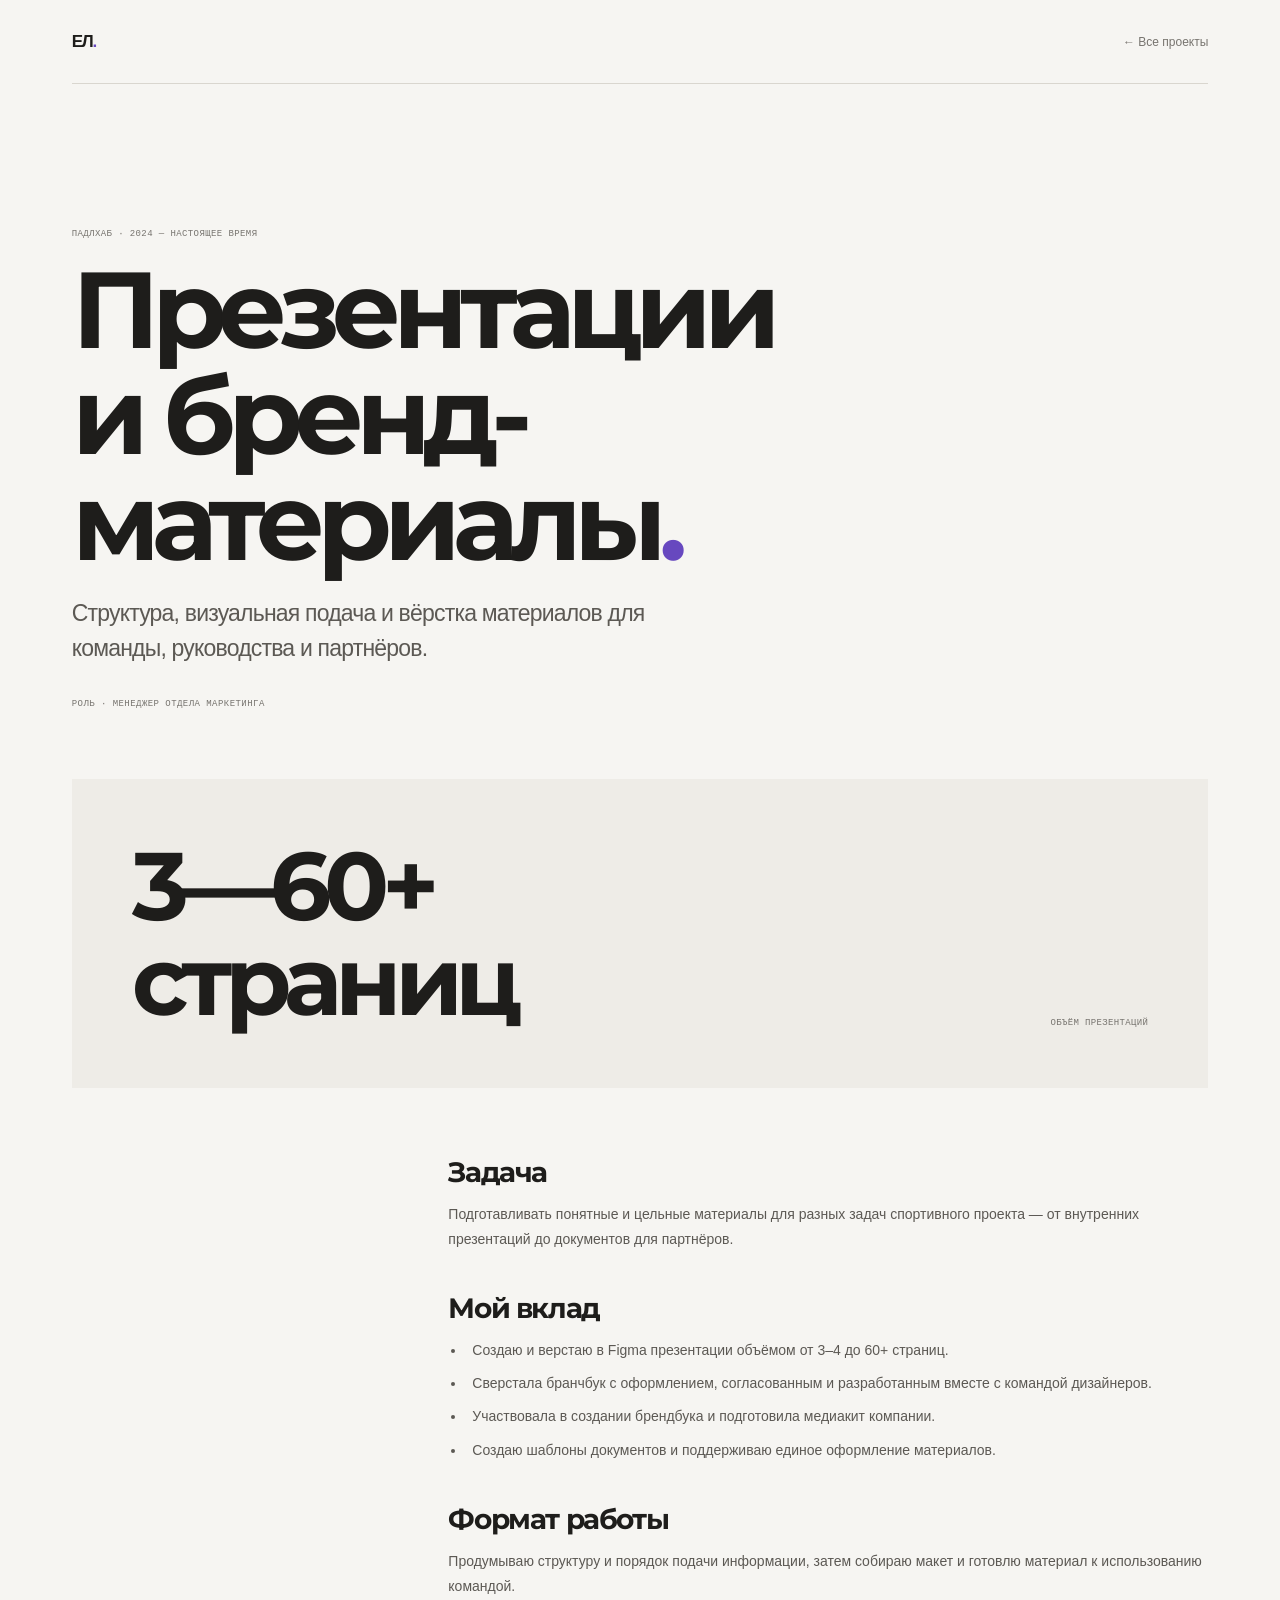
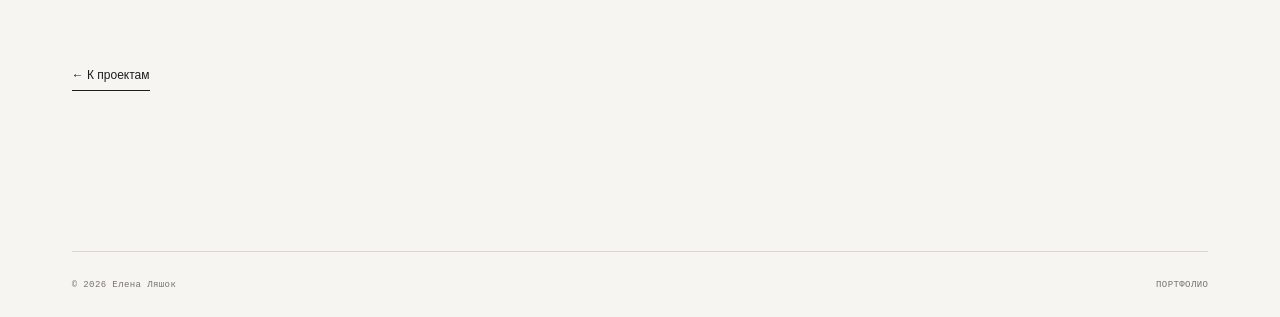
==== commit b137b9ab: "Bust cached stylesheet asset" ====
--- a/cases/case-01.html
+++ b/cases/case-01.html
@@ -1,4 +1,4 @@
 <!doctype html>
-<html lang="ru"><head><meta charset="utf-8"><meta name="viewport" content="width=device-width, initial-scale=1"><meta name="theme-color" content="#f6f5f2"><meta name="description" content="Презентации, бранчбук и медиакит — проекты Елены Ляшок."><title>Презентации и бренд-материалы — Елена Ляшок</title><link rel="stylesheet" href="../assets/css/style.css"></head>
+<html lang="ru"><head><meta charset="utf-8"><meta name="viewport" content="width=device-width, initial-scale=1"><meta name="theme-color" content="#f6f5f2"><meta name="description" content="Презентации, бранчбук и медиакит — проекты Елены Ляшок."><title>Презентации и бренд-материалы — Елена Ляшок</title><link rel="stylesheet" href="../assets/css/style.css?v=45259b6"></head>
 <body><header class="case-header wrap"><a class="wordmark" href="../" aria-label="Елена Ляшок — на главную">ЕЛ<span>.</span></a><a href="../#work">← Все проекты</a></header>
 <main class="case-main wrap"><p class="eyebrow">ПАДЛХАБ · 2024 — НАСТОЯЩЕЕ ВРЕМЯ</p><h1>Презентации<br>и бренд-материалы<span class="accent">.</span></h1><p class="case-lead">Структура, визуальная подача и вёрстка материалов для команды, руководства и партнёров.</p><p class="case-type">РОЛЬ · МЕНЕДЖЕР ОТДЕЛА МАРКЕТИНГА</p><div class="case-statement"><strong>3—60+<br>страниц</strong><span>ОБЪЁМ ПРЕЗЕНТАЦИЙ</span></div><article class="case-copy"><h2>Задача</h2><p>Подготавливать понятные и цельные материалы для разных задач спортивного проекта — от внутренних презентаций до документов для партнёров.</p><h2>Мой вклад</h2><ul><li>Создаю и верстаю в Figma презентации объёмом от 3–4 до 60+ страниц.</li><li>Сверстала бранчбук с оформлением, согласованным и разработанным вместе с командой дизайнеров.</li><li>Участвовала в создании брендбука и подготовила медиакит компании.</li><li>Создаю шаблоны документов и поддерживаю единое оформление материалов.</li></ul><h2>Формат работы</h2><p>Продумываю структуру и порядок подачи информации, затем собираю макет и готовлю материал к использованию командой.</p></article><a class="case-back" href="../#work">← К проектам</a></main><footer class="site-footer wrap"><span>© 2026 Елена Ляшок</span><span>ПОРТФОЛИО</span></footer></body></html>
--- a/assets/css/style.css
+++ b/assets/css/style.css
@@ -1,3 +1,4 @@
+@import url('https://fonts.googleapis.com/css2?family=Montserrat:wght@700&display=swap');
 :root{
   --paper:#f6f5f2;
   --surface:#eeece7;
@@ -7,6 +8,7 @@
   --accent:#6748bf;
   --accent-soft:#e8e3f2;
   --sans: -apple-system, BlinkMacSystemFont, "Segoe UI", Arial, sans-serif;
+  --heading: "Montserrat", var(--sans);
   --serif: Georgia, "Times New Roman", serif;
   --mono: "SFMono-Regular", Consolas, "Liberation Mono", monospace;
   --page:1200px;
@@ -36,8 +38,8 @@
 .hero-copy{padding:clamp(74px,12vh,126px) 0 clamp(54px,9vh,90px)}
 .hero-name{margin:0 0 18px 5px;font-size:clamp(15px,1.5vw,19px);font-weight:550;letter-spacing:-.025em}
 h1,h2,h3,p{margin-top:0}
-h1{max-width:1000px;margin:0;font-size:clamp(57px,10vw,126px);line-height:.91;letter-spacing:-.085em;font-weight:580}
-h1 em{color:var(--accent);font-family:var(--serif);font-size:1.02em;line-height:.94;letter-spacing:-.08em;font-weight:400}
+h1{max-width:1000px;margin:0;font-family:var(--heading);font-size:clamp(57px,10vw,126px);line-height:.98;letter-spacing:-.075em;font-weight:700}
+h1 em{color:var(--accent);font-family:var(--heading);font-style:normal;font-size:1em;line-height:1;letter-spacing:-.075em;font-weight:700}
 .hero-bottom{display:flex;align-items:flex-end;justify-content:space-between;gap:48px}
 .hero-intro{max-width:560px;margin:0;font-size:clamp(15px,1.65vw,20px);line-height:1.62;letter-spacing:-.025em;color:#55524e}
 .text-link{display:inline-flex;align-items:center;gap:18px;padding-bottom:8px;border-bottom:1px solid var(--ink);font-size:12px;text-decoration:none;white-space:nowrap;transition:color .2s,border-color .2s}
@@ -48,7 +50,7 @@
 .section-pad{padding-top:var(--section-space);padding-bottom:var(--section-space)}
 .section-heading{margin-bottom:48px;display:flex;align-items:flex-end;justify-content:space-between;gap:28px}
 .eyebrow{margin-bottom:18px;color:var(--muted)}
-h2{margin:0;font-size:clamp(46px,7.2vw,82px);line-height:.97;letter-spacing:-.075em;font-weight:560}
+h2{margin:0;font-family:var(--heading);font-size:clamp(46px,7.2vw,82px);line-height:1;letter-spacing:-.07em;font-weight:700}
 .section-aside{margin:0 2px 5px 0;font-size:12px;line-height:1.6;color:var(--muted)}
 .project-grid{display:grid;grid-template-columns:repeat(3,minmax(0,1fr));gap:20px}
 .project{display:block;min-width:0;text-decoration:none}
@@ -57,14 +59,14 @@
 .sheet-two{background:#e9e9e4;color:#242522}
 .sheet-three{background:#eee6e1;color:#342927}
 .sheet-index,.sheet-foot{position:relative;z-index:1;color:color-mix(in srgb,currentColor 68%,transparent)}
-.sheet-title{display:block;position:relative;z-index:1;font-size:clamp(53px,8vw,94px);line-height:.82;letter-spacing:-.095em;font-weight:560}
+.sheet-title{display:block;position:relative;z-index:1;font-family:var(--heading);font-size:clamp(53px,8vw,94px);line-height:.9;letter-spacing:-.08em;font-weight:700}
 .sheet-title>span{color:var(--accent)}
 .sheet-title small{display:block;margin-top:11px;font-size:13px;letter-spacing:-.01em;font-weight:450}
-.sheet-title--words{font-size:clamp(33px,4.2vw,52px);line-height:.98;letter-spacing:-.075em}
-.sheet-title--words i{font-family:var(--serif);font-weight:400;color:var(--accent)}
+.sheet-title--words{font-size:clamp(33px,4.2vw,52px);line-height:1.04;letter-spacing:-.065em}
+.sheet-title--words i{font-family:var(--heading);font-style:normal;font-weight:700;color:var(--accent)}
 .project-meta{display:grid;grid-template-columns:30px 1fr auto;gap:10px;align-items:start;padding:16px 0 17px;border-bottom:1px solid var(--line)}
 .project-num{padding-top:3px;font-family:var(--mono);font-size:10px;color:var(--muted)}
-.project-meta h3{margin:0 0 6px;font-size:14px;line-height:1.35;letter-spacing:-.025em;font-weight:620}
+.project-meta h3{margin:0 0 6px;font-family:var(--heading);font-size:14px;line-height:1.35;letter-spacing:-.04em;font-weight:700}
 .project-meta p{margin:0;font-size:10px;line-height:1.5;color:var(--muted)}
 .project-arrow{font-size:16px;color:var(--muted);transition:transform .2s ease,color .2s ease}
 .project:hover .project-sheet,.project:focus-visible .project-sheet{background:#e4deed}
@@ -84,7 +86,7 @@
 .experience>.eyebrow{margin:5px 0 0}
 .experience-item{display:grid;grid-template-columns:140px 1fr;gap:20px;padding:25px 0;border-bottom:1px solid #d1cec7}
 .experience-date{padding-top:5px;color:var(--muted);line-height:1.5}
-.experience-item h3{margin:0 0 6px;font-size:19px;letter-spacing:-.045em;font-weight:600}
+.experience-item h3{margin:0 0 6px;font-family:var(--heading);font-size:19px;letter-spacing:-.045em;font-weight:700}
 .experience-item p{margin:0;font-size:11px;line-height:1.65;color:#68655f}
 .experience-item .experience-role{margin-bottom:10px;color:var(--ink);font-weight:550}
 .about-details{margin-top:clamp(48px,7vw,84px);padding-top:24px;border-top:1px solid #d1cec7;display:grid;grid-template-columns:.9fr .7fr 1.4fr;gap:32px}
@@ -109,7 +111,8 @@
 .case-lead{max-width:650px;margin:0;font-size:clamp(17px,2.2vw,23px);line-height:1.5;letter-spacing:-.035em;color:#5c5954}
 .case-type{margin-top:34px;font:9px var(--mono);letter-spacing:.05em;color:var(--muted)}
 .case-statement{margin:70px 0;background:var(--surface);min-height:250px;padding:clamp(26px,5vw,60px);display:flex;align-items:flex-end;justify-content:space-between;gap:30px}
-.case-statement strong{font-size:clamp(48px,8vw,96px);line-height:.88;letter-spacing:-.09em;font-weight:550}
+.case-statement strong{font-family:var(--heading);font-size:clamp(48px,8vw,96px);line-height:.98;letter-spacing:-.075em;font-weight:700}
+.case-statement strong em{color:var(--accent);font-family:var(--heading);font-style:normal;font-weight:700}
 .case-statement span{font:9px var(--mono);letter-spacing:.04em;color:var(--muted)}
 .case-copy{max-width:760px;margin-left:auto}
 .case-copy h2{margin:42px 0 16px;font-size:28px;letter-spacing:-.05em}
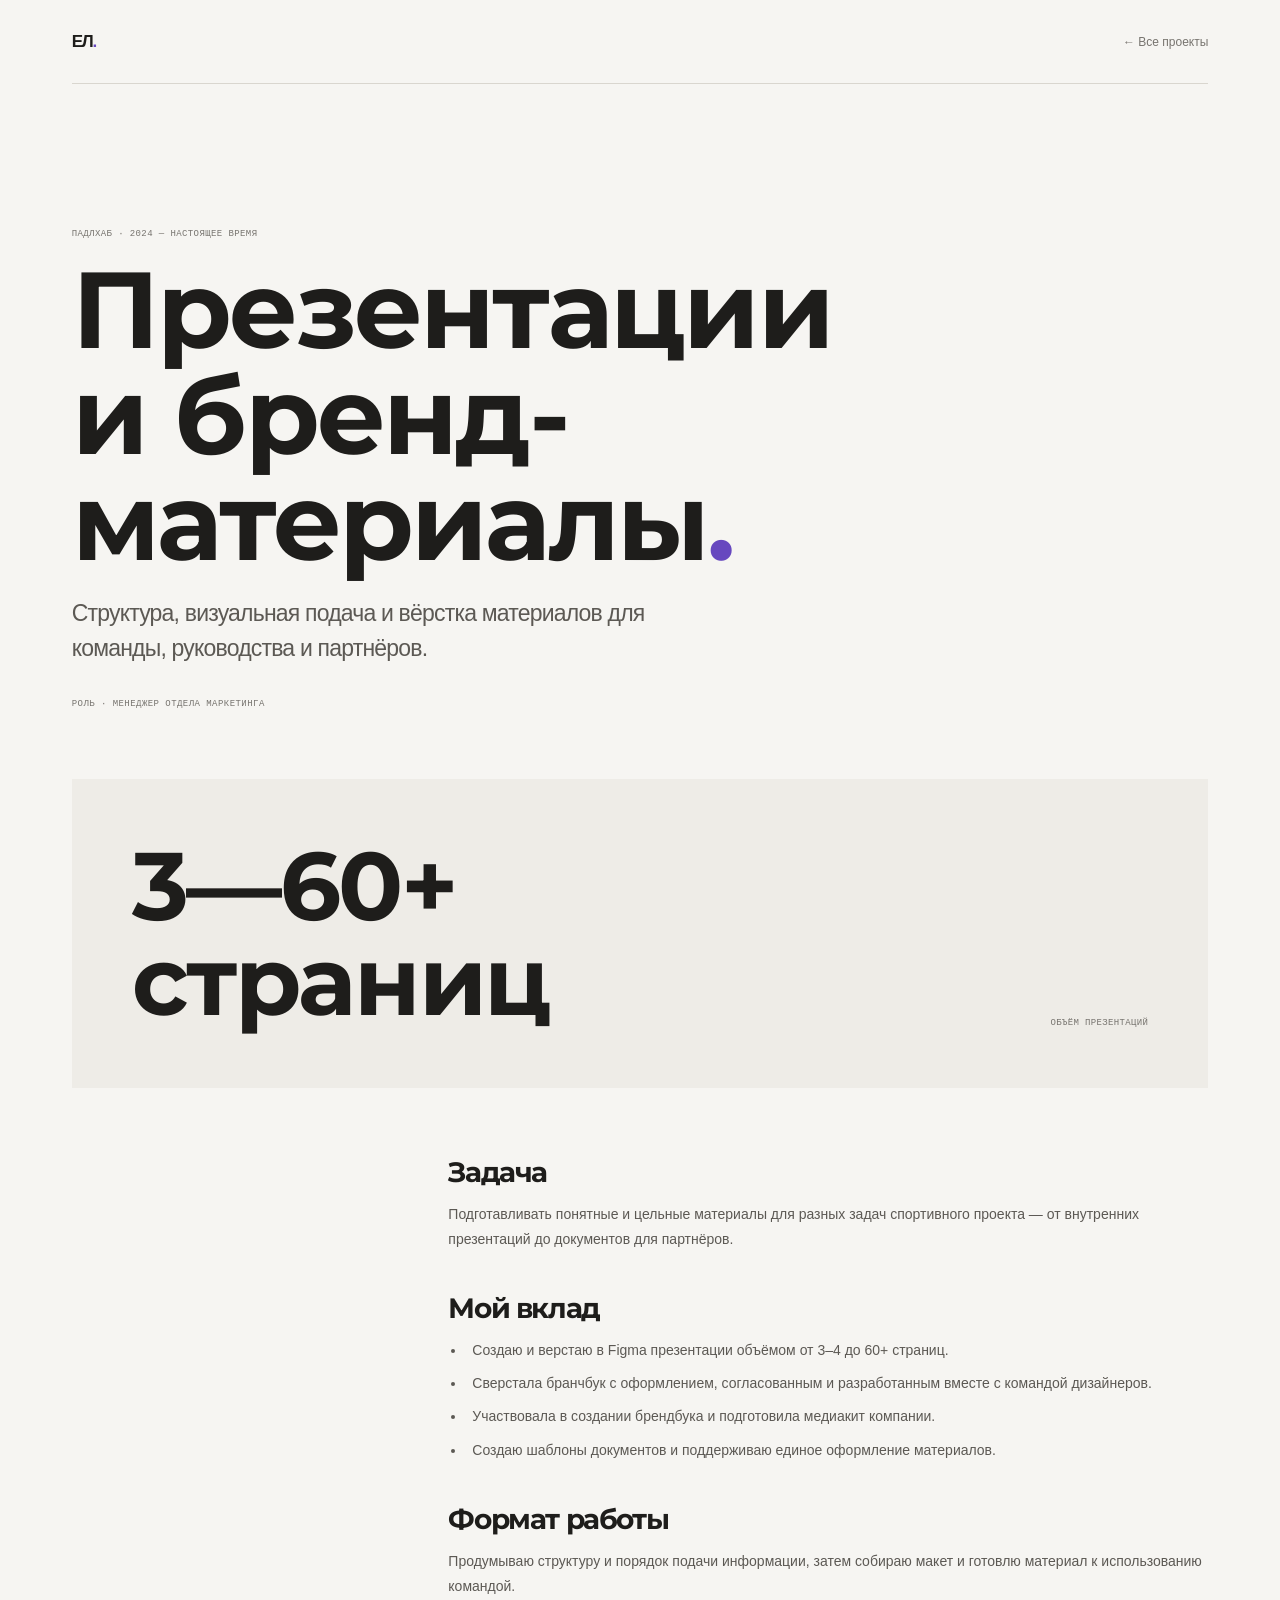
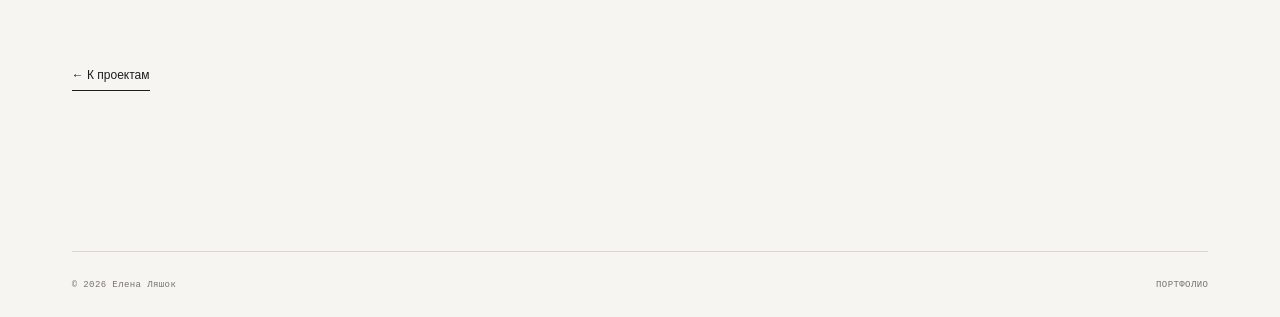
==== commit 53faca45: "Increase heading letter spacing" ====
--- a/cases/case-01.html
+++ b/cases/case-01.html
@@ -1,4 +1,4 @@
 <!doctype html>
-<html lang="ru"><head><meta charset="utf-8"><meta name="viewport" content="width=device-width, initial-scale=1"><meta name="theme-color" content="#f6f5f2"><meta name="description" content="Презентации, бранчбук и медиакит — проекты Елены Ляшок."><title>Презентации и бренд-материалы — Елена Ляшок</title><link rel="stylesheet" href="../assets/css/style.css?v=45259b6"></head>
+<html lang="ru"><head><meta charset="utf-8"><meta name="viewport" content="width=device-width, initial-scale=1"><meta name="theme-color" content="#f6f5f2"><meta name="description" content="Презентации, бранчбук и медиакит — проекты Елены Ляшок."><title>Презентации и бренд-материалы — Елена Ляшок</title><link rel="stylesheet" href="../assets/css/style.css?v=letter-spacing-20261102"></head>
 <body><header class="case-header wrap"><a class="wordmark" href="../" aria-label="Елена Ляшок — на главную">ЕЛ<span>.</span></a><a href="../#work">← Все проекты</a></header>
 <main class="case-main wrap"><p class="eyebrow">ПАДЛХАБ · 2024 — НАСТОЯЩЕЕ ВРЕМЯ</p><h1>Презентации<br>и бренд-материалы<span class="accent">.</span></h1><p class="case-lead">Структура, визуальная подача и вёрстка материалов для команды, руководства и партнёров.</p><p class="case-type">РОЛЬ · МЕНЕДЖЕР ОТДЕЛА МАРКЕТИНГА</p><div class="case-statement"><strong>3—60+<br>страниц</strong><span>ОБЪЁМ ПРЕЗЕНТАЦИЙ</span></div><article class="case-copy"><h2>Задача</h2><p>Подготавливать понятные и цельные материалы для разных задач спортивного проекта — от внутренних презентаций до документов для партнёров.</p><h2>Мой вклад</h2><ul><li>Создаю и верстаю в Figma презентации объёмом от 3–4 до 60+ страниц.</li><li>Сверстала бранчбук с оформлением, согласованным и разработанным вместе с командой дизайнеров.</li><li>Участвовала в создании брендбука и подготовила медиакит компании.</li><li>Создаю шаблоны документов и поддерживаю единое оформление материалов.</li></ul><h2>Формат работы</h2><p>Продумываю структуру и порядок подачи информации, затем собираю макет и готовлю материал к использованию командой.</p></article><a class="case-back" href="../#work">← К проектам</a></main><footer class="site-footer wrap"><span>© 2026 Елена Ляшок</span><span>ПОРТФОЛИО</span></footer></body></html>
--- a/assets/css/style.css
+++ b/assets/css/style.css
@@ -38,8 +38,8 @@
 .hero-copy{padding:clamp(74px,12vh,126px) 0 clamp(54px,9vh,90px)}
 .hero-name{margin:0 0 18px 5px;font-size:clamp(15px,1.5vw,19px);font-weight:550;letter-spacing:-.025em}
 h1,h2,h3,p{margin-top:0}
-h1{max-width:1000px;margin:0;font-family:var(--heading);font-size:clamp(57px,10vw,126px);line-height:.98;letter-spacing:-.075em;font-weight:700}
-h1 em{color:var(--accent);font-family:var(--heading);font-style:normal;font-size:1em;line-height:1;letter-spacing:-.075em;font-weight:700}
+h1{max-width:1000px;margin:0;font-family:var(--heading);font-size:clamp(57px,10vw,126px);line-height:.98;letter-spacing:-.025em;font-weight:700}
+h1 em{color:var(--accent);font-family:var(--heading);font-style:normal;font-size:1em;line-height:1;letter-spacing:-.025em;font-weight:700}
 .hero-bottom{display:flex;align-items:flex-end;justify-content:space-between;gap:48px}
 .hero-intro{max-width:560px;margin:0;font-size:clamp(15px,1.65vw,20px);line-height:1.62;letter-spacing:-.025em;color:#55524e}
 .text-link{display:inline-flex;align-items:center;gap:18px;padding-bottom:8px;border-bottom:1px solid var(--ink);font-size:12px;text-decoration:none;white-space:nowrap;transition:color .2s,border-color .2s}
@@ -50,7 +50,7 @@
 .section-pad{padding-top:var(--section-space);padding-bottom:var(--section-space)}
 .section-heading{margin-bottom:48px;display:flex;align-items:flex-end;justify-content:space-between;gap:28px}
 .eyebrow{margin-bottom:18px;color:var(--muted)}
-h2{margin:0;font-family:var(--heading);font-size:clamp(46px,7.2vw,82px);line-height:1;letter-spacing:-.07em;font-weight:700}
+h2{margin:0;font-family:var(--heading);font-size:clamp(46px,7.2vw,82px);line-height:1;letter-spacing:-.02em;font-weight:700}
 .section-aside{margin:0 2px 5px 0;font-size:12px;line-height:1.6;color:var(--muted)}
 .project-grid{display:grid;grid-template-columns:repeat(3,minmax(0,1fr));gap:20px}
 .project{display:block;min-width:0;text-decoration:none}
@@ -59,14 +59,14 @@
 .sheet-two{background:#e9e9e4;color:#242522}
 .sheet-three{background:#eee6e1;color:#342927}
 .sheet-index,.sheet-foot{position:relative;z-index:1;color:color-mix(in srgb,currentColor 68%,transparent)}
-.sheet-title{display:block;position:relative;z-index:1;font-family:var(--heading);font-size:clamp(53px,8vw,94px);line-height:.9;letter-spacing:-.08em;font-weight:700}
+.sheet-title{display:block;position:relative;z-index:1;font-family:var(--heading);font-size:clamp(53px,8vw,94px);line-height:.9;letter-spacing:-.035em;font-weight:700}
 .sheet-title>span{color:var(--accent)}
 .sheet-title small{display:block;margin-top:11px;font-size:13px;letter-spacing:-.01em;font-weight:450}
-.sheet-title--words{font-size:clamp(33px,4.2vw,52px);line-height:1.04;letter-spacing:-.065em}
+.sheet-title--words{font-size:clamp(33px,4.2vw,52px);line-height:1.04;letter-spacing:-.025em}
 .sheet-title--words i{font-family:var(--heading);font-style:normal;font-weight:700;color:var(--accent)}
 .project-meta{display:grid;grid-template-columns:30px 1fr auto;gap:10px;align-items:start;padding:16px 0 17px;border-bottom:1px solid var(--line)}
 .project-num{padding-top:3px;font-family:var(--mono);font-size:10px;color:var(--muted)}
-.project-meta h3{margin:0 0 6px;font-family:var(--heading);font-size:14px;line-height:1.35;letter-spacing:-.04em;font-weight:700}
+.project-meta h3{margin:0 0 6px;font-family:var(--heading);font-size:14px;line-height:1.35;letter-spacing:-.015em;font-weight:700}
 .project-meta p{margin:0;font-size:10px;line-height:1.5;color:var(--muted)}
 .project-arrow{font-size:16px;color:var(--muted);transition:transform .2s ease,color .2s ease}
 .project:hover .project-sheet,.project:focus-visible .project-sheet{background:#e4deed}
@@ -86,7 +86,7 @@
 .experience>.eyebrow{margin:5px 0 0}
 .experience-item{display:grid;grid-template-columns:140px 1fr;gap:20px;padding:25px 0;border-bottom:1px solid #d1cec7}
 .experience-date{padding-top:5px;color:var(--muted);line-height:1.5}
-.experience-item h3{margin:0 0 6px;font-family:var(--heading);font-size:19px;letter-spacing:-.045em;font-weight:700}
+.experience-item h3{margin:0 0 6px;font-family:var(--heading);font-size:19px;letter-spacing:-.015em;font-weight:700}
 .experience-item p{margin:0;font-size:11px;line-height:1.65;color:#68655f}
 .experience-item .experience-role{margin-bottom:10px;color:var(--ink);font-weight:550}
 .about-details{margin-top:clamp(48px,7vw,84px);padding-top:24px;border-top:1px solid #d1cec7;display:grid;grid-template-columns:.9fr .7fr 1.4fr;gap:32px}
@@ -111,7 +111,7 @@
 .case-lead{max-width:650px;margin:0;font-size:clamp(17px,2.2vw,23px);line-height:1.5;letter-spacing:-.035em;color:#5c5954}
 .case-type{margin-top:34px;font:9px var(--mono);letter-spacing:.05em;color:var(--muted)}
 .case-statement{margin:70px 0;background:var(--surface);min-height:250px;padding:clamp(26px,5vw,60px);display:flex;align-items:flex-end;justify-content:space-between;gap:30px}
-.case-statement strong{font-family:var(--heading);font-size:clamp(48px,8vw,96px);line-height:.98;letter-spacing:-.075em;font-weight:700}
+.case-statement strong{font-family:var(--heading);font-size:clamp(48px,8vw,96px);line-height:.98;letter-spacing:-.025em;font-weight:700}
 .case-statement strong em{color:var(--accent);font-family:var(--heading);font-style:normal;font-weight:700}
 .case-statement span{font:9px var(--mono);letter-spacing:.04em;color:var(--muted)}
 .case-copy{max-width:760px;margin-left:auto}
@@ -144,8 +144,8 @@
   .hero-kicker span:first-child{max-width:220px}
   .hero-copy{padding:clamp(76px,15vh,124px) 0 clamp(58px,11vh,88px)}
   .hero-name{margin:0 0 14px 2px;font-size:15px}
-  h1{font-size:clamp(55px,13vw,78px);line-height:.95;letter-spacing:-.08em}
-  h1 em{letter-spacing:-.075em}
+  h1{font-size:clamp(55px,13vw,78px);line-height:.95;letter-spacing:-.03em}
+  h1 em{letter-spacing:-.03em}
   .hero-bottom{align-items:flex-start;flex-direction:column;gap:25px}
   .hero-intro{max-width:460px;font-size:15px;line-height:1.58}
   .hero-link{align-self:flex-end}
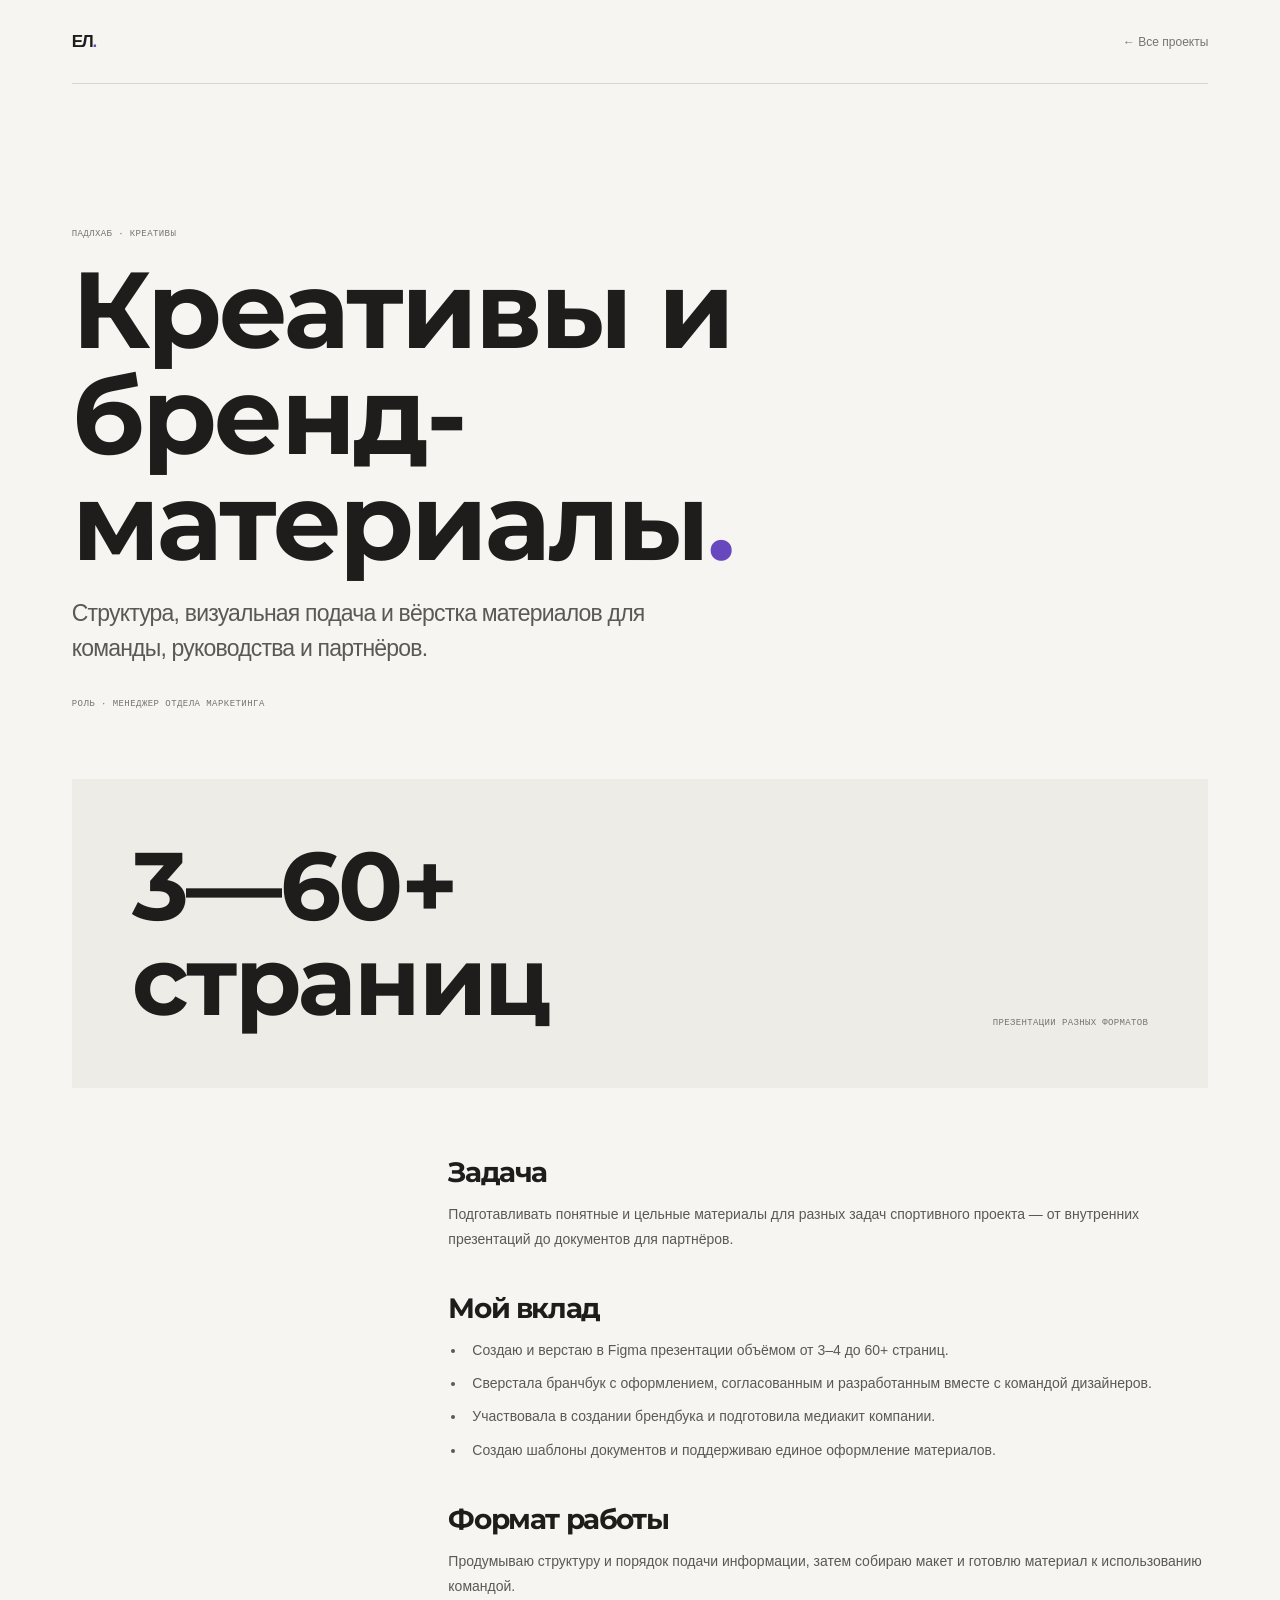
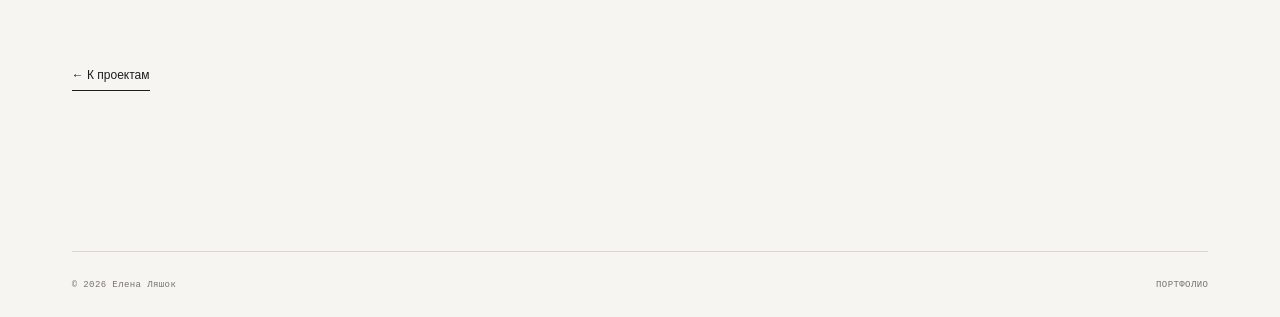
==== commit d17c863f: "Refine portfolio project copy" ====
--- a/cases/case-01.html
+++ b/cases/case-01.html
@@ -1,4 +1,4 @@
 <!doctype html>
-<html lang="ru"><head><meta charset="utf-8"><meta name="viewport" content="width=device-width, initial-scale=1"><meta name="theme-color" content="#f6f5f2"><meta name="description" content="Презентации, бранчбук и медиакит — проекты Елены Ляшок."><title>Презентации и бренд-материалы — Елена Ляшок</title><link rel="stylesheet" href="../assets/css/style.css?v=letter-spacing-20261102"></head>
+<html lang="ru"><head><meta charset="utf-8"><meta name="viewport" content="width=device-width, initial-scale=1"><meta name="theme-color" content="#f6f5f2"><meta name="description" content="Креативы, презентации и бренд-материалы для Падлхаб — проекты Елены Ляшок."><title>Падлхаб — креативы и бренд-материалы · Елена Ляшок</title><link rel="stylesheet" href="../assets/css/style.css?v=letter-spacing-20261102"></head>
 <body><header class="case-header wrap"><a class="wordmark" href="../" aria-label="Елена Ляшок — на главную">ЕЛ<span>.</span></a><a href="../#work">← Все проекты</a></header>
-<main class="case-main wrap"><p class="eyebrow">ПАДЛХАБ · 2024 — НАСТОЯЩЕЕ ВРЕМЯ</p><h1>Презентации<br>и бренд-материалы<span class="accent">.</span></h1><p class="case-lead">Структура, визуальная подача и вёрстка материалов для команды, руководства и партнёров.</p><p class="case-type">РОЛЬ · МЕНЕДЖЕР ОТДЕЛА МАРКЕТИНГА</p><div class="case-statement"><strong>3—60+<br>страниц</strong><span>ОБЪЁМ ПРЕЗЕНТАЦИЙ</span></div><article class="case-copy"><h2>Задача</h2><p>Подготавливать понятные и цельные материалы для разных задач спортивного проекта — от внутренних презентаций до документов для партнёров.</p><h2>Мой вклад</h2><ul><li>Создаю и верстаю в Figma презентации объёмом от 3–4 до 60+ страниц.</li><li>Сверстала бранчбук с оформлением, согласованным и разработанным вместе с командой дизайнеров.</li><li>Участвовала в создании брендбука и подготовила медиакит компании.</li><li>Создаю шаблоны документов и поддерживаю единое оформление материалов.</li></ul><h2>Формат работы</h2><p>Продумываю структуру и порядок подачи информации, затем собираю макет и готовлю материал к использованию командой.</p></article><a class="case-back" href="../#work">← К проектам</a></main><footer class="site-footer wrap"><span>© 2026 Елена Ляшок</span><span>ПОРТФОЛИО</span></footer></body></html>
+<main class="case-main wrap"><p class="eyebrow">ПАДЛХАБ · КРЕАТИВЫ</p><h1>Креативы и<br>бренд-материалы<span class="accent">.</span></h1><p class="case-lead">Структура, визуальная подача и вёрстка материалов для команды, руководства и партнёров.</p><p class="case-type">РОЛЬ · МЕНЕДЖЕР ОТДЕЛА МАРКЕТИНГА</p><div class="case-statement"><strong>3—60+<br>страниц</strong><span>ПРЕЗЕНТАЦИИ РАЗНЫХ ФОРМАТОВ</span></div><article class="case-copy"><h2>Задача</h2><p>Подготавливать понятные и цельные материалы для разных задач спортивного проекта — от внутренних презентаций до документов для партнёров.</p><h2>Мой вклад</h2><ul><li>Создаю и верстаю в Figma презентации объёмом от 3–4 до 60+ страниц.</li><li>Сверстала бранчбук с оформлением, согласованным и разработанным вместе с командой дизайнеров.</li><li>Участвовала в создании брендбука и подготовила медиакит компании.</li><li>Создаю шаблоны документов и поддерживаю единое оформление материалов.</li></ul><h2>Формат работы</h2><p>Продумываю структуру и порядок подачи информации, затем собираю макет и готовлю материал к использованию командой.</p></article><a class="case-back" href="../#work">← К проектам</a></main><footer class="site-footer wrap"><span>© 2026 Елена Ляшок</span><span>ПОРТФОЛИО</span></footer></body></html>
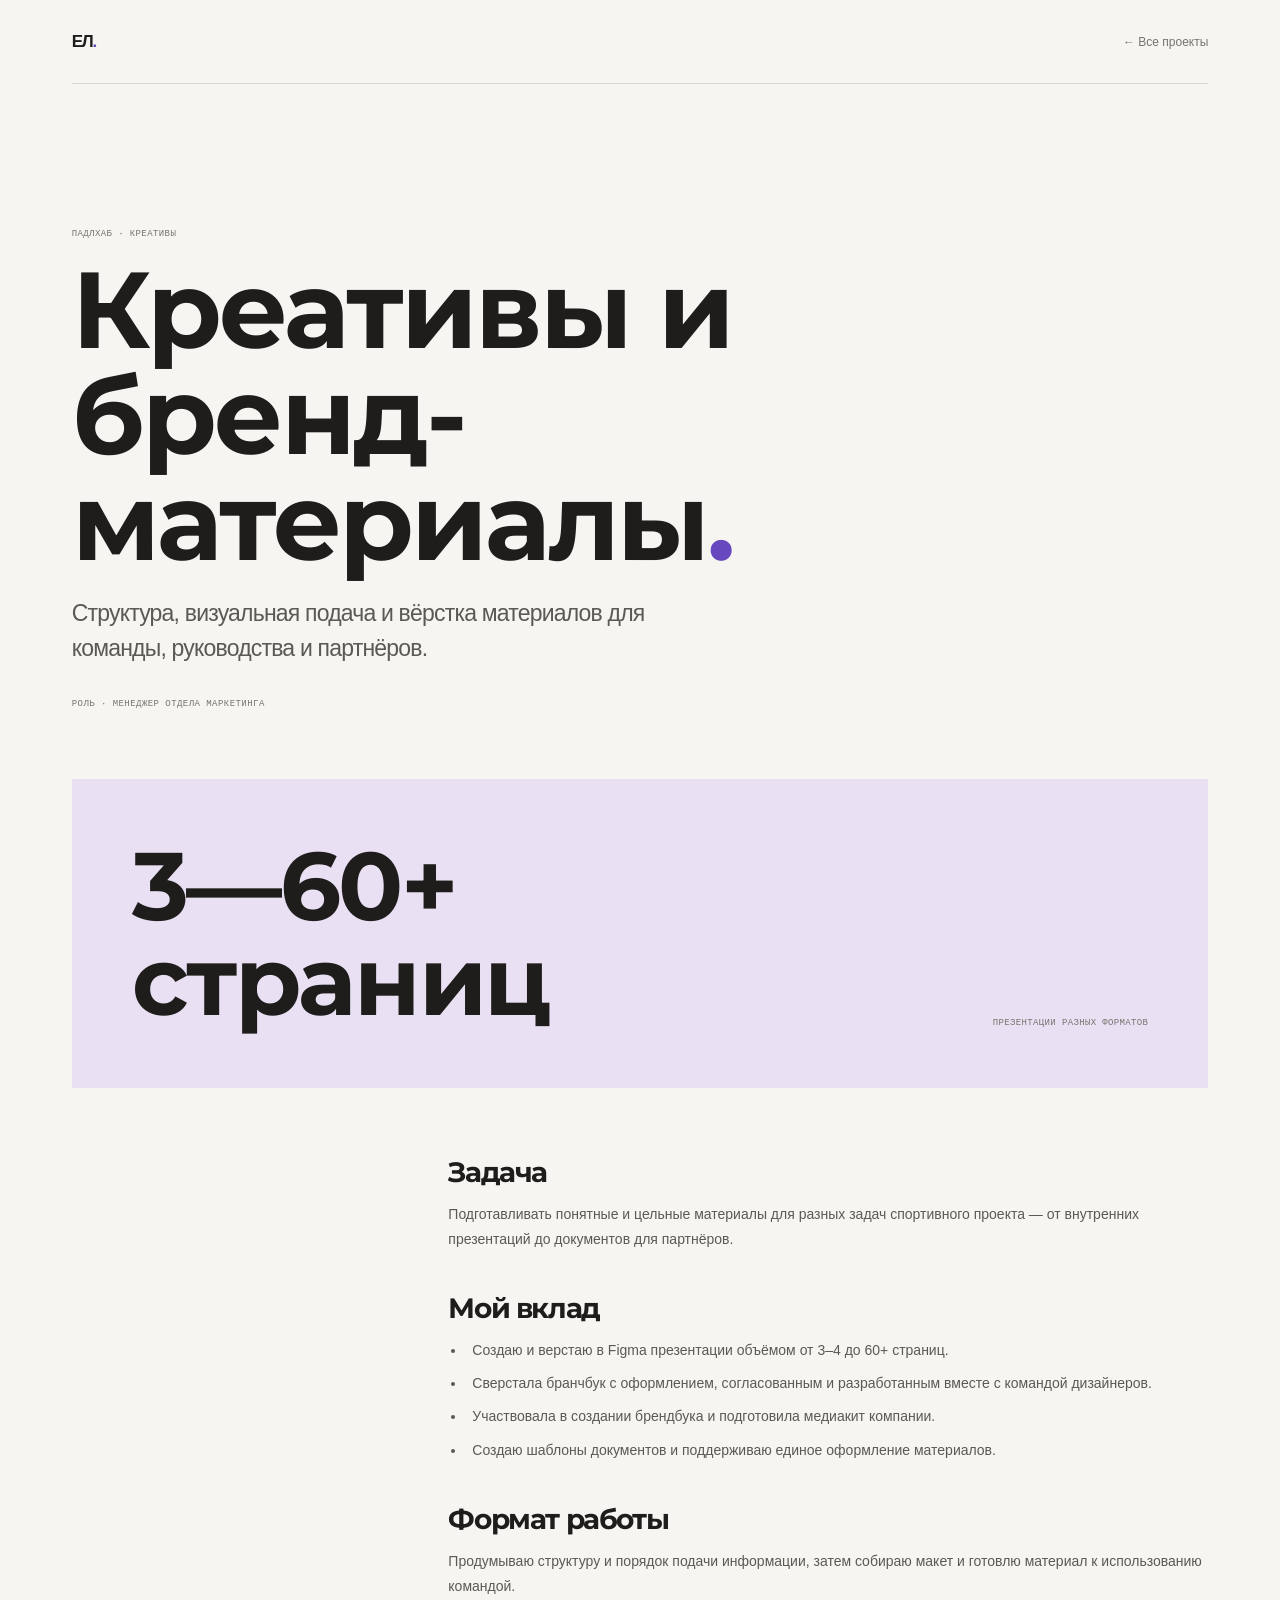
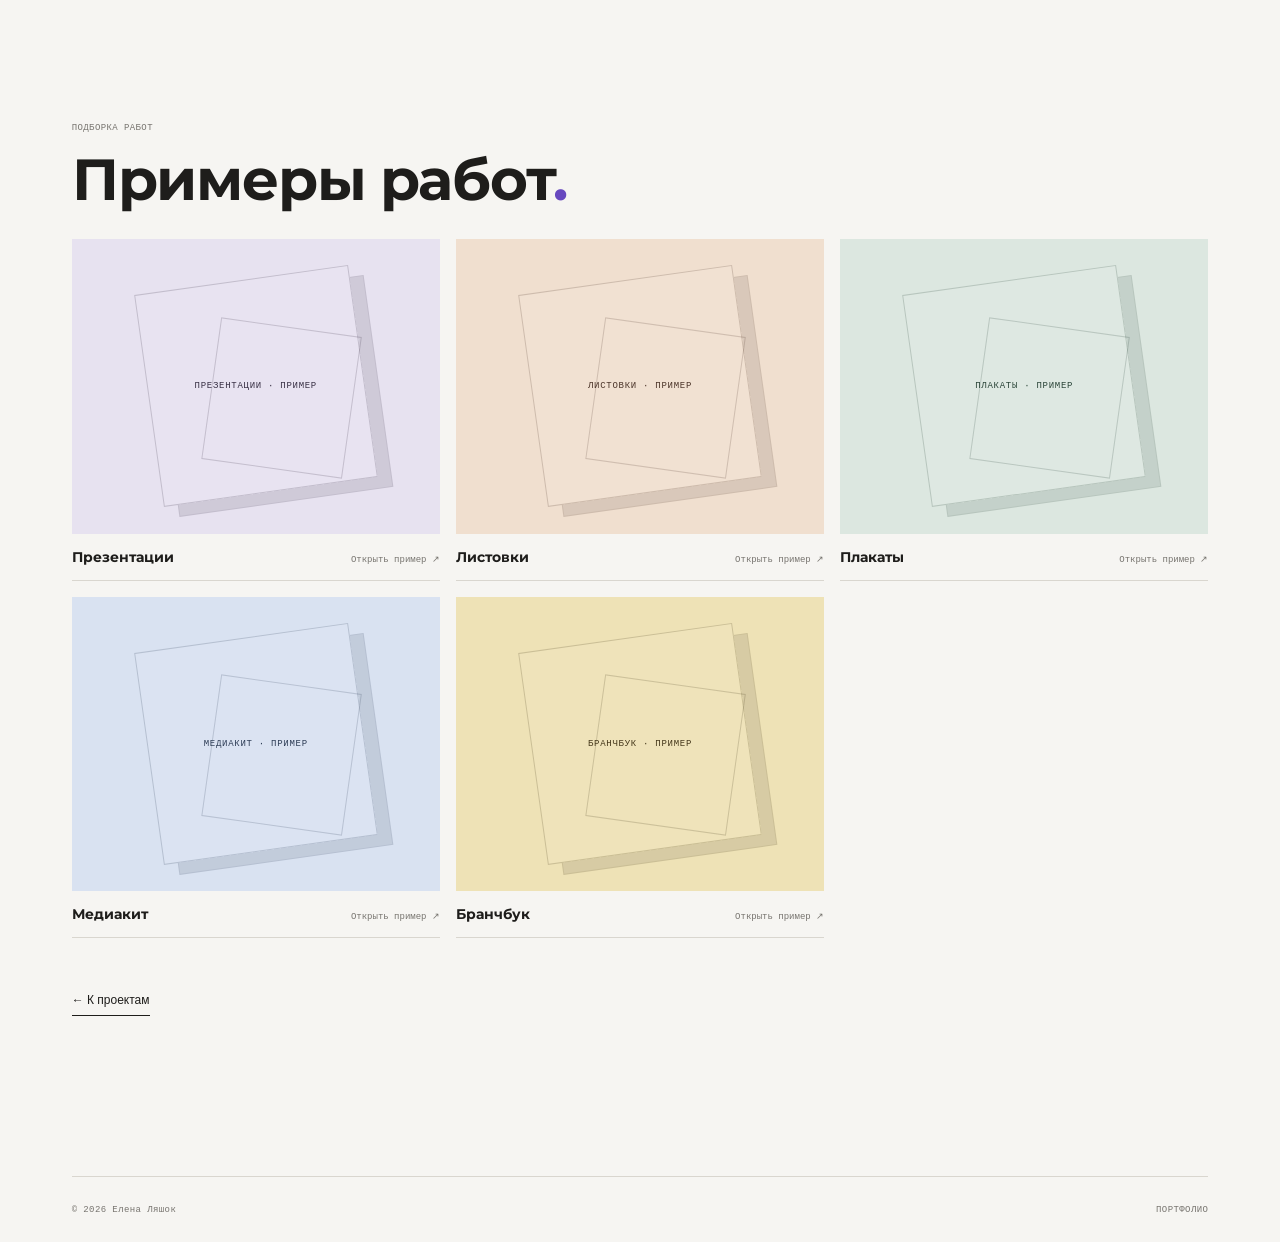
==== commit f08988ba: "Add creative work previews and viewer" ====
--- a/cases/case-01.html
+++ b/cases/case-01.html
@@ -1,4 +1,10 @@
 <!doctype html>
-<html lang="ru"><head><meta charset="utf-8"><meta name="viewport" content="width=device-width, initial-scale=1"><meta name="theme-color" content="#f6f5f2"><meta name="description" content="Креативы, презентации и бренд-материалы для Падлхаб — проекты Елены Ляшок."><title>Падлхаб — креативы и бренд-материалы · Елена Ляшок</title><link rel="stylesheet" href="../assets/css/style.css?v=letter-spacing-20261102"></head>
+<html lang="ru"><head><meta charset="utf-8"><meta name="viewport" content="width=device-width, initial-scale=1"><meta name="theme-color" content="#f6f5f2"><meta name="description" content="Креативы, презентации и бренд-материалы для Падлхаб — проекты Елены Ляшок."><title>Падлхаб — креативы и бренд-материалы · Елена Ляшок</title><link rel="stylesheet" href="../assets/css/style.css?v=portfolio-examples-20261102"></head>
 <body><header class="case-header wrap"><a class="wordmark" href="../" aria-label="Елена Ляшок — на главную">ЕЛ<span>.</span></a><a href="../#work">← Все проекты</a></header>
-<main class="case-main wrap"><p class="eyebrow">ПАДЛХАБ · КРЕАТИВЫ</p><h1>Креативы и<br>бренд-материалы<span class="accent">.</span></h1><p class="case-lead">Структура, визуальная подача и вёрстка материалов для команды, руководства и партнёров.</p><p class="case-type">РОЛЬ · МЕНЕДЖЕР ОТДЕЛА МАРКЕТИНГА</p><div class="case-statement"><strong>3—60+<br>страниц</strong><span>ПРЕЗЕНТАЦИИ РАЗНЫХ ФОРМАТОВ</span></div><article class="case-copy"><h2>Задача</h2><p>Подготавливать понятные и цельные материалы для разных задач спортивного проекта — от внутренних презентаций до документов для партнёров.</p><h2>Мой вклад</h2><ul><li>Создаю и верстаю в Figma презентации объёмом от 3–4 до 60+ страниц.</li><li>Сверстала бранчбук с оформлением, согласованным и разработанным вместе с командой дизайнеров.</li><li>Участвовала в создании брендбука и подготовила медиакит компании.</li><li>Создаю шаблоны документов и поддерживаю единое оформление материалов.</li></ul><h2>Формат работы</h2><p>Продумываю структуру и порядок подачи информации, затем собираю макет и готовлю материал к использованию командой.</p></article><a class="case-back" href="../#work">← К проектам</a></main><footer class="site-footer wrap"><span>© 2026 Елена Ляшок</span><span>ПОРТФОЛИО</span></footer></body></html>
+<main class="case-main wrap"><p class="eyebrow">ПАДЛХАБ · КРЕАТИВЫ</p><h1>Креативы и<br>бренд-материалы<span class="accent">.</span></h1><p class="case-lead">Структура, визуальная подача и вёрстка материалов для команды, руководства и партнёров.</p><p class="case-type">РОЛЬ · МЕНЕДЖЕР ОТДЕЛА МАРКЕТИНГА</p><div class="case-statement case-statement--creative"><strong>3—60+<br>страниц</strong><span>ПРЕЗЕНТАЦИИ РАЗНЫХ ФОРМАТОВ</span></div><article class="case-copy"><h2>Задача</h2><p>Подготавливать понятные и цельные материалы для разных задач спортивного проекта — от внутренних презентаций до документов для партнёров.</p><h2>Мой вклад</h2><ul><li>Создаю и верстаю в Figma презентации объёмом от 3–4 до 60+ страниц.</li><li>Сверстала бранчбук с оформлением, согласованным и разработанным вместе с командой дизайнеров.</li><li>Участвовала в создании брендбука и подготовила медиакит компании.</li><li>Создаю шаблоны документов и поддерживаю единое оформление материалов.</li></ul><h2>Формат работы</h2><p>Продумываю структуру и порядок подачи информации, затем собираю макет и готовлю материал к использованию командой.</p></article><section class="work-examples" aria-labelledby="work-examples-title"><div class="work-examples-heading"><p class="eyebrow">ПОДБОРКА РАБОТ</p><h2 id="work-examples-title">Примеры работ<span class="accent">.</span></h2></div><div class="work-examples-grid">
+<a class="work-example" href="work-viewer.html?item=presentations"><div class="work-example-preview"><span>ПРЕЗЕНТАЦИИ · ПРИМЕР</span></div><div class="work-example-meta"><strong>Презентации</strong><span>Открыть пример ↗</span></div></a>
+<a class="work-example" href="work-viewer.html?item=leaflets"><div class="work-example-preview"><span>ЛИСТОВКИ · ПРИМЕР</span></div><div class="work-example-meta"><strong>Листовки</strong><span>Открыть пример ↗</span></div></a>
+<a class="work-example" href="work-viewer.html?item=posters"><div class="work-example-preview"><span>ПЛАКАТЫ · ПРИМЕР</span></div><div class="work-example-meta"><strong>Плакаты</strong><span>Открыть пример ↗</span></div></a>
+<a class="work-example" href="work-viewer.html?item=media-kit"><div class="work-example-preview"><span>МЕДИАКИТ · ПРИМЕР</span></div><div class="work-example-meta"><strong>Медиакит</strong><span>Открыть пример ↗</span></div></a>
+<a class="work-example" href="work-viewer.html?item=brandbook"><div class="work-example-preview"><span>БРАНЧБУК · ПРИМЕР</span></div><div class="work-example-meta"><strong>Бранчбук</strong><span>Открыть пример ↗</span></div></a>
+</div></section><a class="case-back" href="../#work">← К проектам</a></main><footer class="site-footer wrap"><span>© 2026 Елена Ляшок</span><span>ПОРТФОЛИО</span></footer></body></html>
--- a/assets/css/style.css
+++ b/assets/css/style.css
@@ -55,21 +55,24 @@
 .project-grid{display:grid;grid-template-columns:repeat(3,minmax(0,1fr));gap:20px}
 .project{display:block;min-width:0;text-decoration:none}
 .project-sheet{aspect-ratio:1.18;position:relative;display:flex;flex-direction:column;justify-content:space-between;overflow:hidden;padding:clamp(18px,2.5vw,30px);transition:background-color .25s ease}
-.sheet-one{background:#e9e6ee;color:#28232f}
-.sheet-two{background:#e9e9e4;color:#242522}
-.sheet-three{background:#eee6e1;color:#342927}
+.sheet-one{background:#f0d5ca;color:#3c2925}
+.sheet-two{background:#d8e1f2;color:#26334a}
+.sheet-three{background:#eee0ac;color:#39311c}
 .sheet-index,.sheet-foot{position:relative;z-index:1;color:color-mix(in srgb,currentColor 68%,transparent)}
 .sheet-title{display:block;position:relative;z-index:1;font-family:var(--heading);font-size:clamp(53px,8vw,94px);line-height:.9;letter-spacing:-.035em;font-weight:700}
 .sheet-title>span{color:var(--accent)}
 .sheet-title small{display:block;margin-top:11px;font-size:13px;letter-spacing:-.01em;font-weight:450}
 .sheet-title--words{font-size:clamp(33px,4.2vw,52px);line-height:1.04;letter-spacing:-.025em}
+.sheet-title--compact{font-size:clamp(33px,4.2vw,52px);line-height:1.04;letter-spacing:-.025em;text-align:left}
 .sheet-title--words i{font-family:var(--heading);font-style:normal;font-weight:700;color:var(--accent)}
 .project-meta{display:grid;grid-template-columns:30px 1fr auto;gap:10px;align-items:start;padding:16px 0 17px;border-bottom:1px solid var(--line)}
 .project-num{padding-top:3px;font-family:var(--mono);font-size:10px;color:var(--muted)}
 .project-meta h3{margin:0 0 6px;font-family:var(--heading);font-size:14px;line-height:1.35;letter-spacing:-.015em;font-weight:700}
 .project-meta p{margin:0;font-size:10px;line-height:1.5;color:var(--muted)}
 .project-arrow{font-size:16px;color:var(--muted);transition:transform .2s ease,color .2s ease}
-.project:hover .project-sheet,.project:focus-visible .project-sheet{background:#e4deed}
+.project:hover .sheet-one,.project:focus-visible .sheet-one{background:#edc2b1}
+.project:hover .sheet-two,.project:focus-visible .sheet-two{background:#bdcfee}
+.project:hover .sheet-three,.project:focus-visible .sheet-three{background:#e8d27f}
 .project:hover .project-arrow,.project:focus-visible .project-arrow{color:var(--accent);transform:translate(4px,-4px)}
 .project:hover .project-meta h3,.project:focus-visible .project-meta h3{color:var(--accent)}
 .about-section{background:var(--surface)}
@@ -111,6 +114,7 @@
 .case-lead{max-width:650px;margin:0;font-size:clamp(17px,2.2vw,23px);line-height:1.5;letter-spacing:-.035em;color:#5c5954}
 .case-type{margin-top:34px;font:9px var(--mono);letter-spacing:.05em;color:var(--muted)}
 .case-statement{margin:70px 0;background:var(--surface);min-height:250px;padding:clamp(26px,5vw,60px);display:flex;align-items:flex-end;justify-content:space-between;gap:30px}
+.case-statement--creative{background:#e9e1f3}
 .case-statement strong{font-family:var(--heading);font-size:clamp(48px,8vw,96px);line-height:.98;letter-spacing:-.025em;font-weight:700}
 .case-statement strong em{color:var(--accent);font-family:var(--heading);font-style:normal;font-weight:700}
 .case-statement span{font:9px var(--mono);letter-spacing:.04em;color:var(--muted)}
@@ -121,6 +125,40 @@
 .case-copy li{padding-left:6px;margin-bottom:8px}
 .case-back{display:inline-flex;margin-top:55px;padding-bottom:8px;border-bottom:1px solid var(--ink);font-size:12px;text-decoration:none}
 .case-back:hover{color:var(--accent);border-color:var(--accent)}
+.work-examples{margin-top:clamp(74px,10vw,124px)}
+.work-examples-heading{margin-bottom:30px}
+.work-examples-heading h2{font-size:clamp(38px,5vw,58px)}
+.work-examples-grid{display:grid;grid-template-columns:repeat(3,minmax(0,1fr));gap:16px}
+.work-example{display:block;min-width:0;text-decoration:none}
+.work-example-preview{aspect-ratio:1.25;position:relative;overflow:hidden;display:flex;align-items:center;justify-content:center;background:#e7e2f0;color:#383044;transition:background-color .22s ease,transform .22s ease}
+.work-example-preview::before,.work-example-preview::after{position:absolute;content:"";border:1px solid currentColor;opacity:.2;transform:rotate(-8deg);transition:transform .3s ease}
+.work-example-preview::before{width:58%;height:72%;background:color-mix(in srgb,#fff 30%,transparent);box-shadow:14px 12px 0 -1px color-mix(in srgb,#fff 30%,transparent),14px 12px 0 0 currentColor}
+.work-example-preview::after{width:38%;height:48%;transform:translate(18%,8%) rotate(8deg)}
+.work-example-preview span{position:relative;z-index:1;font:9px var(--mono);letter-spacing:.08em}
+.work-example:nth-child(2) .work-example-preview{background:#f0dfcf;color:#4a3328}
+.work-example:nth-child(3) .work-example-preview{background:#dce7e0;color:#2a4438}
+.work-example:nth-child(4) .work-example-preview{background:#d9e2f1;color:#2d3c55}
+.work-example:nth-child(5) .work-example-preview{background:#eee2b6;color:#44371a}
+.work-example:hover .work-example-preview,.work-example:focus-visible .work-example-preview{transform:translateY(-3px)}
+.work-example:hover .work-example-preview::before,.work-example:focus-visible .work-example-preview::before{transform:rotate(-4deg)}
+.work-example-meta{display:flex;justify-content:space-between;align-items:baseline;gap:12px;padding:14px 0;border-bottom:1px solid var(--line)}
+.work-example-meta strong{font-family:var(--heading);font-size:14px}
+.work-example-meta span{font:9px var(--mono);color:var(--muted)}
+.work-viewer-main{padding-top:clamp(50px,8vw,100px);padding-bottom:100px}
+.viewer-heading{display:flex;justify-content:space-between;align-items:flex-start;gap:24px;margin-bottom:32px}
+.viewer-heading h1{font-size:clamp(42px,7vw,78px)}
+.viewer-stage{position:relative;min-height:min(62vw,620px);aspect-ratio:1.45;background:#e9e5ef;display:flex;align-items:center;justify-content:center;overflow:hidden}
+.viewer-sheet{position:relative;width:min(64%,520px);aspect-ratio:1.414;background:var(--paper);box-shadow:0 18px 60px #2a22331c;display:flex;flex-direction:column;justify-content:space-between;padding:clamp(22px,5vw,64px);text-align:center}
+.viewer-sheet-kicker,.viewer-sheet-note{font:9px var(--mono);letter-spacing:.08em;color:var(--muted)}
+.viewer-sheet-title{font-family:var(--heading);font-size:clamp(26px,5vw,58px);line-height:1.02}
+.viewer-sheet-mark{display:block;width:42px;height:3px;margin:0 auto 18px;background:var(--accent)}
+.viewer-controls{display:flex;justify-content:space-between;align-items:center;gap:18px;margin-top:20px}
+.viewer-controls button{min-height:44px;padding:0 16px;border:1px solid var(--line);background:transparent;color:var(--ink);font:inherit;cursor:pointer;transition:background-color .2s,color .2s,border-color .2s}
+.viewer-controls button:hover:not(:disabled){background:var(--ink);border-color:var(--ink);color:var(--paper)}
+.viewer-controls button:disabled{opacity:.4;cursor:default}
+.viewer-count{font:10px var(--mono);color:var(--muted)}
+.viewer-caption{margin-top:24px;font-size:12px;line-height:1.6;color:var(--muted)}
+@media(max-width:750px){.work-examples-grid{grid-template-columns:repeat(2,minmax(0,1fr))}.viewer-stage{min-height:340px;aspect-ratio:1}.viewer-sheet{width:78%}}
 @media(max-width:850px){
   :root{--gutter:clamp(22px,5vw,42px)}
   .project-grid{grid-template-columns:repeat(2,minmax(0,1fr));gap:16px 18px}
@@ -159,6 +197,7 @@
   .project-sheet{aspect-ratio:1.33;padding:22px}
   .sheet-title{font-size:84px}
   .sheet-title--words{font-size:47px}
+  .sheet-title--compact{font-size:47px}
   .project-meta{padding:14px 0}
   .project-meta h3{font-size:14px}
   .project-meta p{font-size:10px}
@@ -193,5 +232,12 @@
   .case-copy{margin:0}
   .case-copy h2{margin-top:34px;font-size:24px}
   .case-copy p,.case-copy li{font-size:13px}
+  .work-examples{margin-top:72px}
+  .work-examples-grid{gap:12px}
+  .work-example-meta{align-items:flex-start;flex-direction:column;gap:5px;padding:11px 0}
+  .work-example-meta strong{font-size:13px}
+  .viewer-heading{flex-direction:column}
+  .viewer-stage{min-height:300px}
+  .viewer-controls button{min-height:42px;padding:0 10px;font-size:11px}
 }
 @media(prefers-reduced-motion:reduce){html{scroll-behavior:auto}*,*::before,*::after{transition:none!important}}
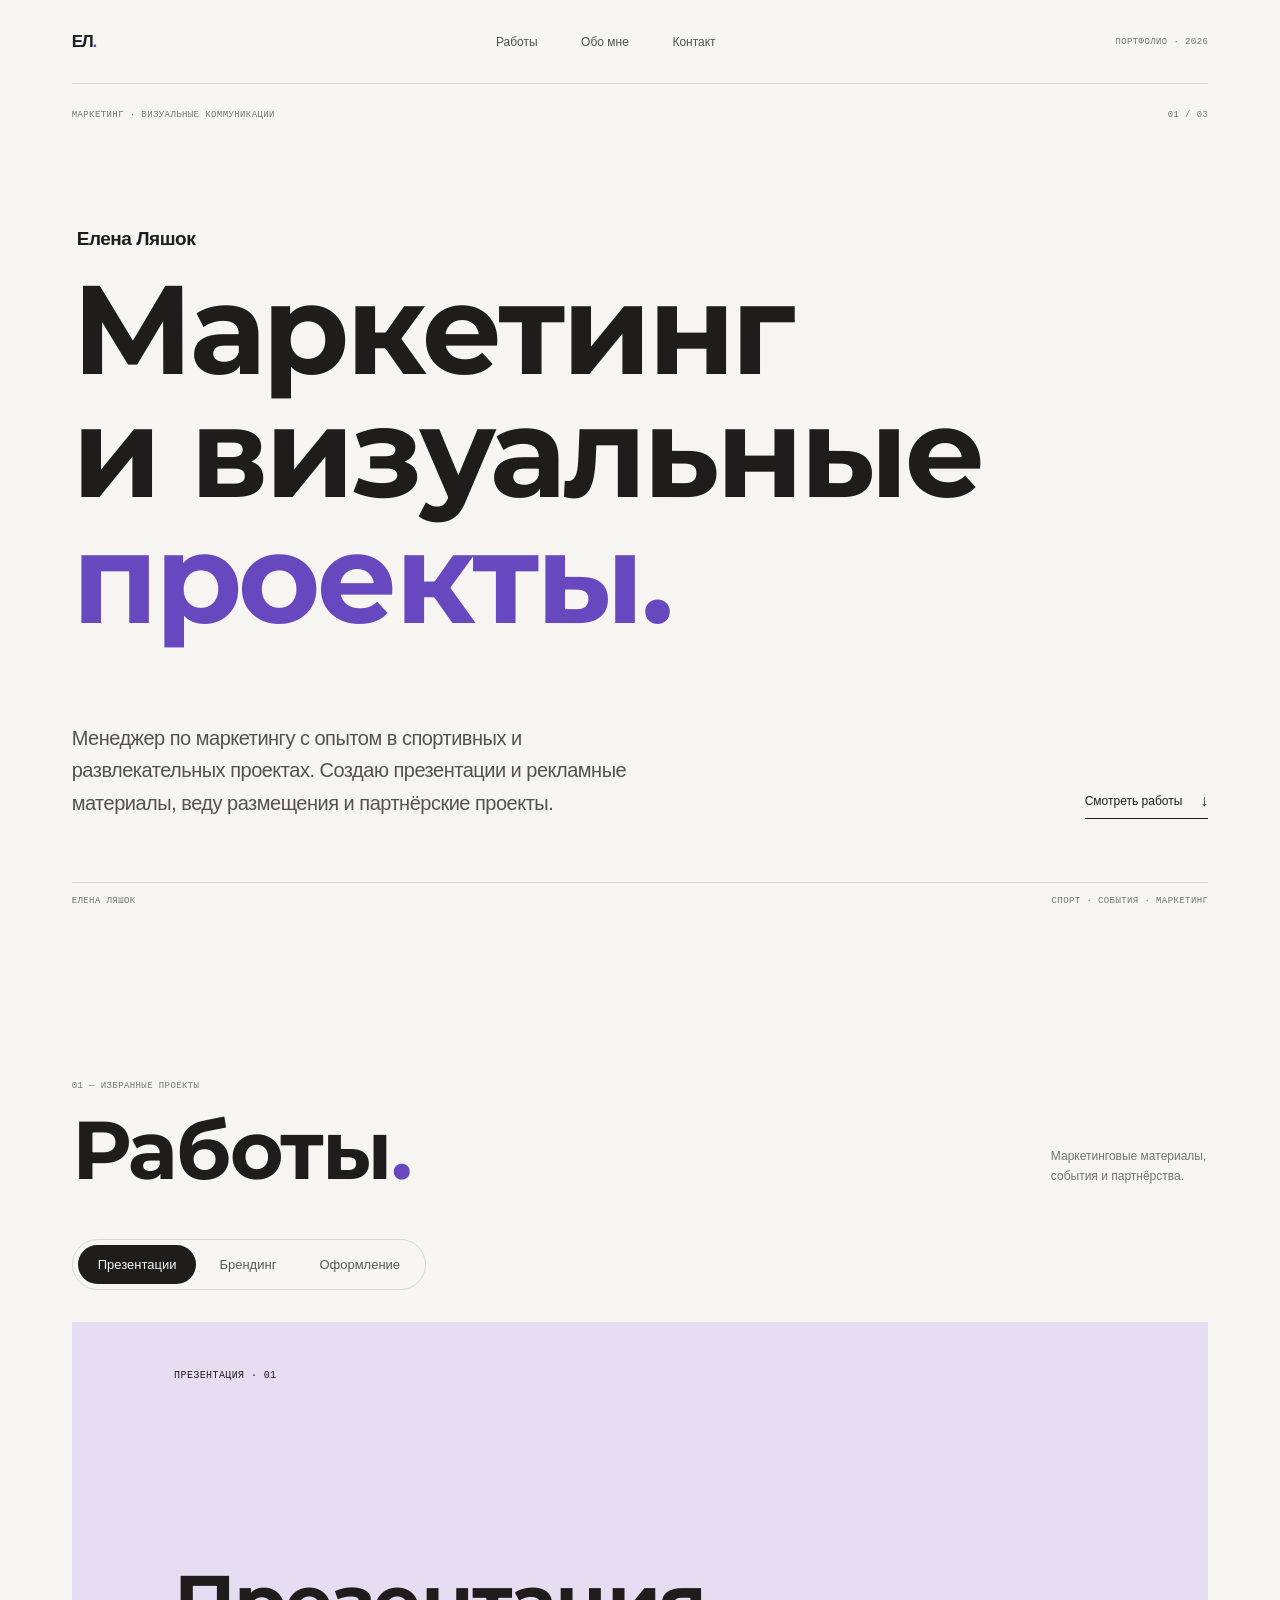
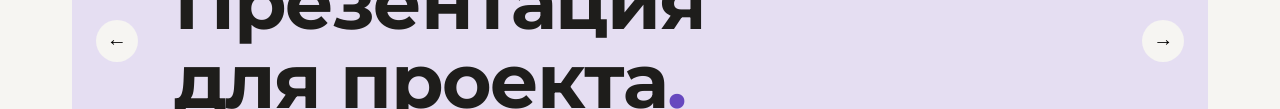
==== commit 17f27d4b: "Redirect old case pages to portfolio" ====
--- a/cases/case-01.html
+++ b/cases/case-01.html
@@ -1,10 +1,2 @@
 <!doctype html>
-<html lang="ru"><head><meta charset="utf-8"><meta name="viewport" content="width=device-width, initial-scale=1"><meta name="theme-color" content="#f6f5f2"><meta name="description" content="Креативы, презентации и бренд-материалы для Падлхаб — проекты Елены Ляшок."><title>Падлхаб — креативы и бренд-материалы · Елена Ляшок</title><link rel="stylesheet" href="../assets/css/style.css?v=portfolio-examples-20261102"></head>
-<body><header class="case-header wrap"><a class="wordmark" href="../" aria-label="Елена Ляшок — на главную">ЕЛ<span>.</span></a><a href="../#work">← Все проекты</a></header>
-<main class="case-main wrap"><p class="eyebrow">ПАДЛХАБ · КРЕАТИВЫ</p><h1>Креативы и<br>бренд-материалы<span class="accent">.</span></h1><p class="case-lead">Структура, визуальная подача и вёрстка материалов для команды, руководства и партнёров.</p><p class="case-type">РОЛЬ · МЕНЕДЖЕР ОТДЕЛА МАРКЕТИНГА</p><div class="case-statement case-statement--creative"><strong>3—60+<br>страниц</strong><span>ПРЕЗЕНТАЦИИ РАЗНЫХ ФОРМАТОВ</span></div><article class="case-copy"><h2>Задача</h2><p>Подготавливать понятные и цельные материалы для разных задач спортивного проекта — от внутренних презентаций до документов для партнёров.</p><h2>Мой вклад</h2><ul><li>Создаю и верстаю в Figma презентации объёмом от 3–4 до 60+ страниц.</li><li>Сверстала бранчбук с оформлением, согласованным и разработанным вместе с командой дизайнеров.</li><li>Участвовала в создании брендбука и подготовила медиакит компании.</li><li>Создаю шаблоны документов и поддерживаю единое оформление материалов.</li></ul><h2>Формат работы</h2><p>Продумываю структуру и порядок подачи информации, затем собираю макет и готовлю материал к использованию командой.</p></article><section class="work-examples" aria-labelledby="work-examples-title"><div class="work-examples-heading"><p class="eyebrow">ПОДБОРКА РАБОТ</p><h2 id="work-examples-title">Примеры работ<span class="accent">.</span></h2></div><div class="work-examples-grid">
-<a class="work-example" href="work-viewer.html?item=presentations"><div class="work-example-preview"><span>ПРЕЗЕНТАЦИИ · ПРИМЕР</span></div><div class="work-example-meta"><strong>Презентации</strong><span>Открыть пример ↗</span></div></a>
-<a class="work-example" href="work-viewer.html?item=leaflets"><div class="work-example-preview"><span>ЛИСТОВКИ · ПРИМЕР</span></div><div class="work-example-meta"><strong>Листовки</strong><span>Открыть пример ↗</span></div></a>
-<a class="work-example" href="work-viewer.html?item=posters"><div class="work-example-preview"><span>ПЛАКАТЫ · ПРИМЕР</span></div><div class="work-example-meta"><strong>Плакаты</strong><span>Открыть пример ↗</span></div></a>
-<a class="work-example" href="work-viewer.html?item=media-kit"><div class="work-example-preview"><span>МЕДИАКИТ · ПРИМЕР</span></div><div class="work-example-meta"><strong>Медиакит</strong><span>Открыть пример ↗</span></div></a>
-<a class="work-example" href="work-viewer.html?item=brandbook"><div class="work-example-preview"><span>БРАНЧБУК · ПРИМЕР</span></div><div class="work-example-meta"><strong>Бранчбук</strong><span>Открыть пример ↗</span></div></a>
-</div></section><a class="case-back" href="../#work">← К проектам</a></main><footer class="site-footer wrap"><span>© 2026 Елена Ляшок</span><span>ПОРТФОЛИО</span></footer></body></html>
+<html lang="ru"><head><meta charset="utf-8"><meta name="viewport" content="width=device-width, initial-scale=1"><meta http-equiv="refresh" content="0;url=../#work"><title>Работы — Елена Ляшок</title></head><body><p>Работы теперь на главной странице. <a href="../#work">Перейти к работам</a>.</p></body></html>
